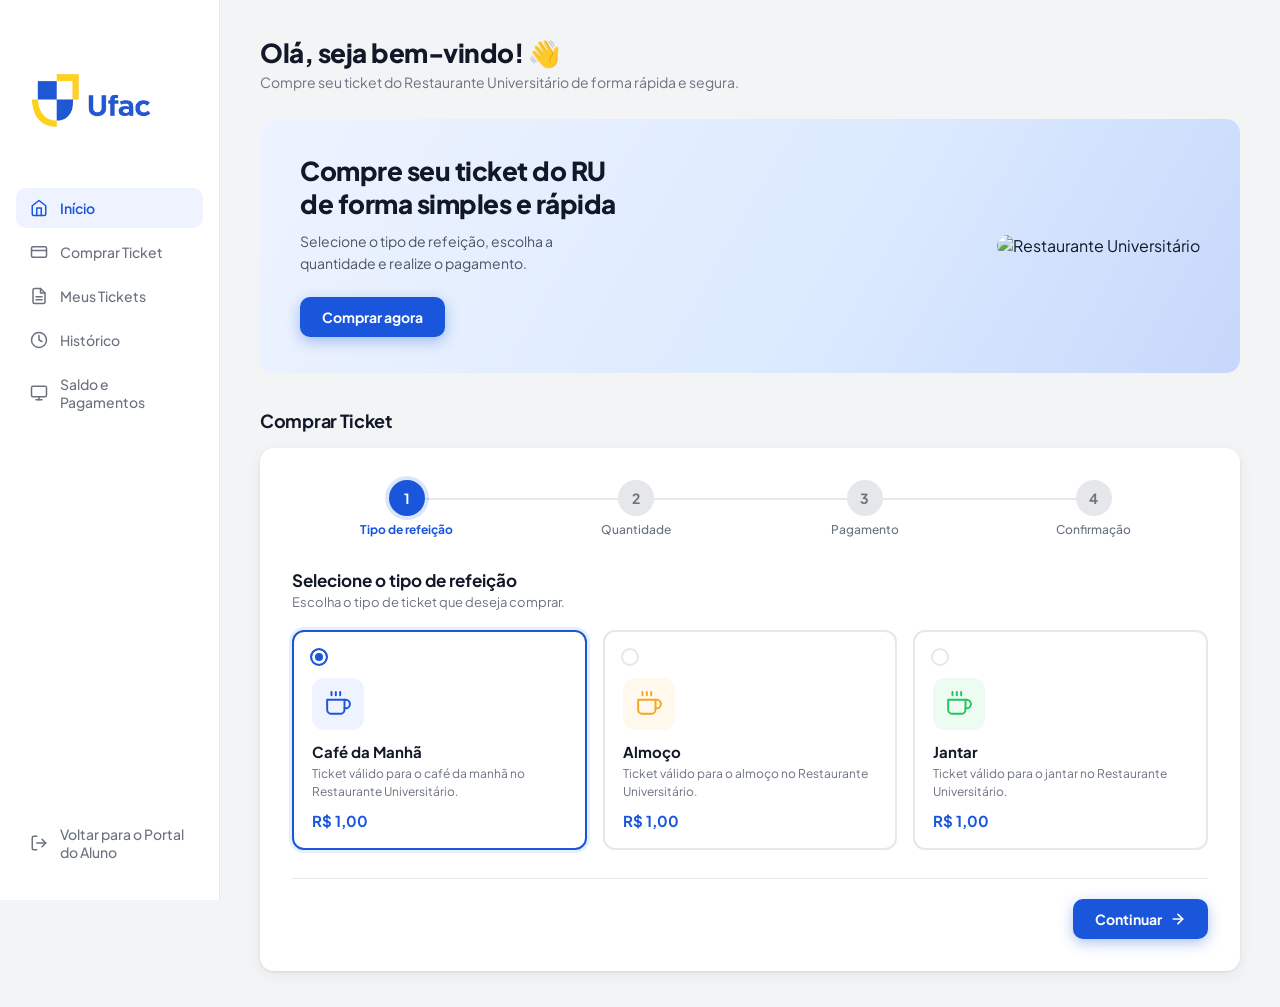
==== eticket/index.html @ e9724f05 "html e css eticket v1" ====
<!DOCTYPE html>
<html lang="pt-BR">
<head>
  <meta charset="UTF-8" />
  <meta name="viewport" content="width=device-width, initial-scale=1.0"/>
  <title>UFAC – Restaurante Universitário</title>
  <link href="https://fonts.googleapis.com/css2?family=Plus+Jakarta+Sans:wght@400;500;600;700;800&display=swap" rel="stylesheet"/>
  <link rel="stylesheet" href="style.css"/>
</head>
<body>

  <!-- SIDEBAR -->
  <aside class="sidebar">
    <div class="logo">
      <div class="logo-icon">
         <img src="imagens/logo-ufacv2.png" alt="Logo da Ufac" />
      </div>
    </div>

    <nav>
      <a class="nav-item active" href="#">
        <svg viewBox="0 0 24 24" fill="none" stroke="currentColor" stroke-width="2" stroke-linecap="round" stroke-linejoin="round">
          <path d="M3 9l9-7 9 7v11a2 2 0 01-2 2H5a2 2 0 01-2-2z"/>
          <polyline points="9 22 9 12 15 12 15 22"/>
        </svg>
        Início
      </a>
      <a class="nav-item" href="#">
        <svg viewBox="0 0 24 24" fill="none" stroke="currentColor" stroke-width="2" stroke-linecap="round" stroke-linejoin="round">
          <rect x="2" y="5" width="20" height="14" rx="2"/>
          <line x1="2" y1="10" x2="22" y2="10"/>
        </svg>
        Comprar Ticket
      </a>
      <a class="nav-item" href="#">
        <svg viewBox="0 0 24 24" fill="none" stroke="currentColor" stroke-width="2" stroke-linecap="round" stroke-linejoin="round">
          <path d="M14 2H6a2 2 0 00-2 2v16a2 2 0 002 2h12a2 2 0 002-2V8z"/>
          <polyline points="14 2 14 8 20 8"/>
          <line x1="16" y1="13" x2="8" y2="13"/>
          <line x1="16" y1="17" x2="8" y2="17"/>
        </svg>
        Meus Tickets
      </a>
      <a class="nav-item" href="#">
        <svg viewBox="0 0 24 24" fill="none" stroke="currentColor" stroke-width="2" stroke-linecap="round" stroke-linejoin="round">
          <circle cx="12" cy="12" r="10"/>
          <polyline points="12 6 12 12 16 14"/>
        </svg>
        Histórico
      </a>
      <a class="nav-item" href="#">
        <svg viewBox="0 0 24 24" fill="none" stroke="currentColor" stroke-width="2" stroke-linecap="round" stroke-linejoin="round">
          <rect x="2" y="3" width="20" height="14" rx="2"/>
          <line x1="8" y1="21" x2="16" y2="21"/>
          <line x1="12" y1="17" x2="12" y2="21"/>
        </svg>
        Saldo e Pagamentos
      </a>
      <div class="nav-bottom">
        <a class="nav-item" href="#">
          <svg viewBox="0 0 24 24" fill="none" stroke="currentColor" stroke-width="2" stroke-linecap="round" stroke-linejoin="round">
            <path d="M9 21H5a2 2 0 01-2-2V5a2 2 0 012-2h4"/>
            <polyline points="16 17 21 12 16 7"/>
            <line x1="21" y1="12" x2="9" y2="12"/>
          </svg>
          Voltar para o Portal do Aluno
        </a>
      </div>
    </nav>
  </aside>

  <!-- MAIN -->
  <main class="main">

    <!-- Topbar -->
    <div class="topbar">
      <div class="topbar-left">
        <h1>Olá, seja bem-vindo! 👋</h1>
        <p>Compre seu ticket do Restaurante Universitário de forma rápida e segura.</p>
      </div>
      <div class="topbar-right">
        </div>
    </div>

    <!-- Hero Banner (imagem vai aqui) -->
    <div class="hero">
      <div class="hero-text">
        <h2>Compre seu ticket do RU de forma simples e rápida</h2>
        <p>Selecione o tipo de refeição, escolha a quantidade e realize o pagamento.</p>
        <button class="btn-primary">Comprar agora</button>
      </div>
      <div class="hero-image">
        <!-- Substitua pelo caminho da sua imagem -->
        <img src="hero-image.png" alt="Restaurante Universitário" />
      </div>
    </div>

    <!-- Ticket Purchase Card -->
    <p class="section-title">Comprar Ticket</p>

    <div class="card">

      <!-- Stepper -->
      <div class="stepper">
        <div class="step active">
          <div class="step-circle">1</div>
          <div class="step-label">Tipo de refeição</div>
        </div>
        <div class="step">
          <div class="step-circle">2</div>
          <div class="step-label">Quantidade</div>
        </div>
        <div class="step">
          <div class="step-circle">3</div>
          <div class="step-label">Pagamento</div>
        </div>
        <div class="step">
          <div class="step-circle">4</div>
          <div class="step-label">Confirmação</div>
        </div>
      </div>

      <!-- Meal Selection -->
      <div class="selection-header">
        <h3>Selecione o tipo de refeição</h3>
        <p>Escolha o tipo de ticket que deseja comprar.</p>
      </div>

      <div class="meal-grid">

        <div class="meal-card selected" onclick="selectMeal(this)">
          <div class="meal-radio"></div>
          <div class="meal-icon blue">
            <svg viewBox="0 0 24 24" fill="none" stroke="#1A56DB" stroke-width="1.8" stroke-linecap="round" stroke-linejoin="round">
              <path d="M18 8h1a4 4 0 010 8h-1"/>
              <path d="M2 8h16v9a4 4 0 01-4 4H6a4 4 0 01-4-4V8z"/>
              <line x1="6" y1="1" x2="6" y2="4"/>
              <line x1="10" y1="1" x2="10" y2="4"/>
              <line x1="14" y1="1" x2="14" y2="4"/>
            </svg>
          </div>
          <p class="refeicao">Café da Manhã</p>
          <p class="ticket-desc">Ticket válido para o café da manhã no Restaurante Universitário.</p>
          <p class="preco-ticket">R$ 1,00</p>
        </div>

        <div class="meal-card" onclick="selectMeal(this)">
          <div class="meal-radio"></div>
          <div class="meal-icon yellow">
            <svg viewBox="0 0 24 24" fill="none" stroke="#F5A623" stroke-width="1.8" stroke-linecap="round" stroke-linejoin="round">
              <path d="M18 8h1a4 4 0 010 8h-1"/>
              <path d="M2 8h16v9a4 4 0 01-4 4H6a4 4 0 01-4-4V8z"/>
              <line x1="6" y1="1" x2="6" y2="4"/>
              <line x1="10" y1="1" x2="10" y2="4"/>
              <line x1="14" y1="1" x2="14" y2="4"/>
            </svg>
          </div>
          <p class="refeicao">Almoço</p>
          <p class="ticket-desc">Ticket válido para o almoço no Restaurante Universitário.</p>
          <p class="preco-ticket">R$ 1,00</p>
        </div>

        <div class="meal-card" onclick="selectMeal(this)">
          <div class="meal-radio"></div>
          <div class="meal-icon green">
            <svg viewBox="0 0 24 24" fill="none" stroke="#22C55E" stroke-width="1.8" stroke-linecap="round" stroke-linejoin="round">
              <path d="M18 8h1a4 4 0 010 8h-1"/>
              <path d="M2 8h16v9a4 4 0 01-4 4H6a4 4 0 01-4-4V8z"/>
              <line x1="6" y1="1" x2="6" y2="4"/>
              <line x1="10" y1="1" x2="10" y2="4"/>
              <line x1="14" y1="1" x2="14" y2="4"/>
            </svg>
          </div>
          <p class="refeicao">Jantar</p>
          <p class="ticket-desc">Ticket válido para o jantar no Restaurante Universitário.</p>
          <p class="preco-ticket">R$ 1,00</p>
        </div>

      </div>

      <!-- Footer -->
      <div class="card-footer">
        <button class="btn-primary">
          Continuar
          <svg width="16" height="16" viewBox="0 0 24 24" fill="none" stroke="currentColor" stroke-width="2.5" stroke-linecap="round" stroke-linejoin="round">
            <line x1="5" y1="12" x2="19" y2="12"/>
            <polyline points="12 5 19 12 12 19"/>
          </svg>
        </button>
      </div>

    </div>
  </main>

  <script>
    function selectMeal(card) {
      document.querySelectorAll('.meal-card').forEach(c => c.classList.remove('selected'));
      card.classList.add('selected');
    }
  </script>

</body>
</html>
---- eticket/style.css ----
/* ── RESET & BASE ── */
*, *::before, *::after {
  box-sizing: border-box;
  margin: 0;
  padding: 0;
}

:root {
  --blue:       #1A56DB;
  --blue-light: #EEF3FF;
  --text:       #111827;
  --muted:      #6B7280;
  --border:     #E5E7EB;
  --white:      #FFFFFF;
  --bg:         #F3F4F6;
  --radius:     14px;
  --shadow:     0 1px 3px rgba(0,0,0,.08), 0 4px 16px rgba(0,0,0,.06);
}

body {
  font-family: 'Plus Jakarta Sans', sans-serif;
  background: var(--bg);
  color: var(--text);
  display: flex;
  min-height: 100vh;
}

/* ── SIDEBAR ── */
.sidebar {
  width: 220px;
  min-height: 100vh;
  background: var(--white);
  border-right: 1px solid var(--border);
  display: flex;
  flex-direction: column;
  padding: 28px 16px;
  position: fixed;
  top: 0; left: 0; bottom: 0;
}

.logo {
  display: flex;
  align-items: center;
  gap: 10px;
  padding: 0 8px;
  margin-bottom: 10px;
}

.logo-icon {
  width: 150px; height: 150px;
  display: flex; align-items: center; justify-content: center;
}

.logo-icon svg { width: 20px; height: 20px; fill: white; }

.logo-icon img { width: 100%; height: 100%; object-fit: cover; }

.logo-text {
  font-size: 20px;
  font-weight: 800;
  letter-spacing: -.5px;
}

nav {
  flex: 1;
  display: flex;
  flex-direction: column;
  gap: 4px;
}

.nav-item {
  display: flex;
  align-items: center;
  gap: 12px;
  padding: 11px 14px;
  border-radius: 10px;
  font-size: 14px;
  font-weight: 500;
  color: var(--muted);
  cursor: pointer;
  text-decoration: none;
  transition: background .15s, color .15s;
}

.nav-item svg { width: 18px; height: 18px; flex-shrink: 0; }

.nav-item:hover { background: var(--bg); color: var(--text); }

.nav-item.active {
  background: var(--blue-light);
  color: var(--blue);
  font-weight: 600;
}

.nav-bottom { margin-top: auto; }

/* ── MAIN ── */
.main {
  margin-left: 220px;
  flex: 1;
  padding: 36px 40px;
}

/* ── TOPBAR ── */
.topbar {
  display: flex;
  align-items: flex-start;
  justify-content: space-between;
  margin-bottom: 28px;
}

.topbar-left h1 { font-size: 26px; font-weight: 800; letter-spacing: -.5px; }
.topbar-left p  { color: var(--muted); font-size: 14px; margin-top: 4px; }

.topbar-right { display: flex; gap: 14px; align-items: center; }

.icon-btn {
  width: 40px; height: 40px;
  border-radius: 50%;
  background: var(--white);
  border: 1px solid var(--border);
  display: flex; align-items: center; justify-content: center;
  cursor: pointer;
  position: relative;
  transition: box-shadow .15s;
}

.icon-btn:hover { box-shadow: 0 2px 8px rgba(0,0,0,.1); }

.badge {
  position: absolute;
  top: -3px; right: -3px;
  background: #EF4444;
  color: white;
  font-size: 10px;
  font-weight: 700;
  border-radius: 99px;
  padding: 1px 5px;
  border: 2px solid white;
}

/* ── HERO ── */
.hero {
  background: linear-gradient(120deg, #EEF3FF 0%, #DBEAFE 60%, #C7D7FB 100%);
  border-radius: var(--radius);
  padding: 36px 40px;
  margin-bottom: 36px;
  display: flex;
  align-items: center;
  justify-content: space-between;
  overflow: hidden;
  min-height: 190px;
}

.hero-text h2 {
  font-size: 26px;
  font-weight: 800;
  line-height: 1.25;
  letter-spacing: -.5px;
  max-width: 320px;
}

.hero-text p {
  color: #4B5563;
  font-size: 14px;
  margin: 10px 0 22px;
  max-width: 280px;
  line-height: 1.6;
}

.hero-image img {
  max-height: 160px;
  object-fit: contain;
  border-radius: 10px;
}

/* ── BUTTON ── */
.btn-primary {
  display: inline-flex;
  align-items: center;
  gap: 8px;
  background: var(--blue);
  color: white;
  font-family: inherit;
  font-size: 14px;
  font-weight: 700;
  padding: 11px 22px;
  border-radius: 10px;
  border: none;
  cursor: pointer;
  box-shadow: 0 4px 14px rgba(26,86,219,.35);
  transition: background .15s, transform .1s, box-shadow .15s;
}

.btn-primary:hover {
  background: #3B6FE8;
  transform: translateY(-1px);
  box-shadow: 0 6px 18px rgba(26,86,219,.4);
}

/* ── SECTION ── */
.section-title {
  font-size: 18px;
  font-weight: 700;
  margin-bottom: 16px;
  letter-spacing: -.3px;
}

/* ── CARD ── */
.card {
  background: var(--white);
  border-radius: var(--radius);
  box-shadow: var(--shadow);
  padding: 32px;
}

/* ── STEPPER ── */
.stepper {
  display: flex;
  align-items: center;
  margin-bottom: 32px;
}

.step {
  display: flex;
  flex-direction: column;
  align-items: center;
  gap: 6px;
  flex: 1;
  position: relative;
}

.step:not(:last-child)::after {
  content: '';
  position: absolute;
  top: 18px;
  left: calc(50% + 18px);
  right: calc(-50% + 18px);
  height: 2px;
  background: var(--border);
}

.step-circle {
  width: 36px; height: 36px;
  border-radius: 50%;
  background: var(--border);
  color: var(--muted);
  font-size: 14px;
  font-weight: 700;
  display: flex; align-items: center; justify-content: center;
  position: relative;
  z-index: 1;
}

.step.active .step-circle {
  background: var(--blue);
  color: white;
  box-shadow: 0 0 0 4px rgba(26,86,219,.15);
}

.step-label { font-size: 12px; font-weight: 500; color: var(--muted); white-space: nowrap; }
.step.active .step-label { color: var(--blue); font-weight: 700; }

/* ── SELECTION HEADER ── */
.selection-header { margin-bottom: 20px; }
.selection-header h3 { font-size: 17px; font-weight: 700; }
.selection-header p  { font-size: 13px; color: var(--muted); margin-top: 3px; }

/* ── MEAL GRID ── */
.meal-grid {
  display: grid;
  grid-template-columns: repeat(3, 1fr);
  gap: 16px;
  margin-bottom: 28px;
}

.meal-card {
  border: 2px solid var(--border);
  border-radius: 12px;
  padding: 18px;
  cursor: pointer;
  position: relative;
  transition: border-color .15s, box-shadow .15s, transform .1s;
}

.meal-card:hover {
  border-color: #93C5FD;
  box-shadow: 0 4px 14px rgba(26,86,219,.1);
  transform: translateY(-1px);
}

.meal-card.selected {
  border-color: var(--blue);
  box-shadow: 0 0 0 3px rgba(26,86,219,.1);
}

.meal-radio {
  width: 18px; height: 18px;
  border-radius: 50%;
  border: 2px solid var(--border);
  position: absolute;
  top: 16px; left: 16px;
}

.meal-card.selected .meal-radio {
  border-color: var(--blue);
  background: var(--blue);
  box-shadow: inset 0 0 0 3px white;
}

.meal-icon {
  width: 52px; height: 52px;
  border-radius: 12px;
  display: flex; align-items: center; justify-content: center;
  margin: 28px 0 12px;
}

.meal-icon svg { width: 26px; height: 26px; }

.meal-icon.blue   { background: #EEF3FF; }
.meal-icon.yellow { background: #FFF8EC; }
.meal-icon.green  { background: #EDFBF3; }

.refeicao  { font-size: 15px; font-weight: 700; margin-bottom: 4px; }
.ticket-desc  { font-size: 12px; color: var(--muted); line-height: 1.5; margin-bottom: 10px; }
.preco-ticket { font-size: 15px; font-weight: 700; color: var(--blue); }

/* ── CARD FOOTER ── */
.card-footer {
  display: flex;
  justify-content: flex-end;
  border-top: 1px solid var(--border);
  padding-top: 20px;
}
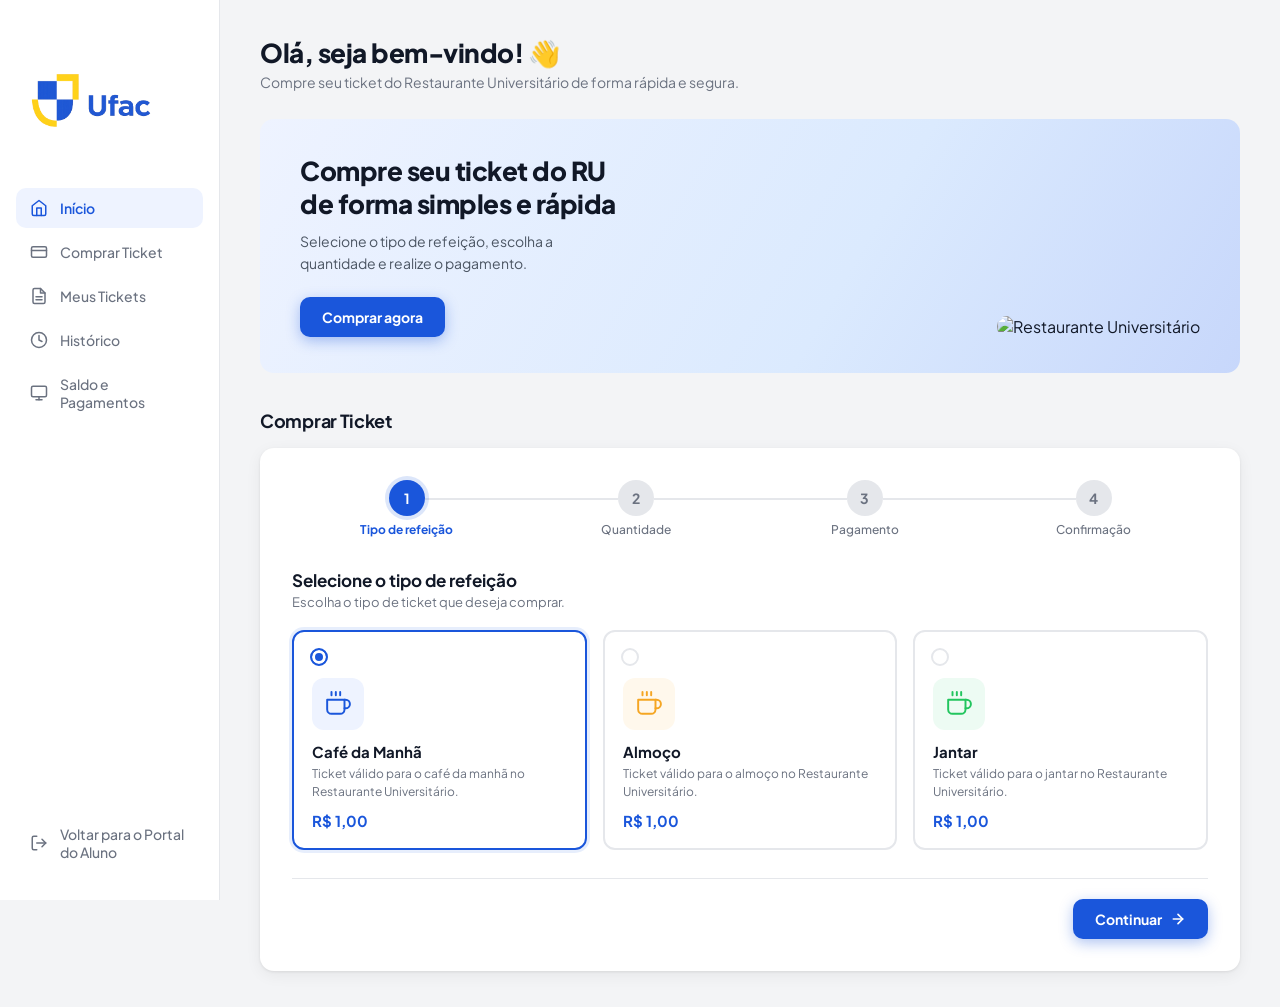
==== commit 48b66faf: "deus tenha piedade dessa alma por favor to indo pra ufac" ====
--- a/eticket/index.html
+++ b/eticket/index.html
@@ -91,7 +91,7 @@
       </div>
       <div class="hero-image">
         <!-- Substitua pelo caminho da sua imagem -->
-        <img src="hero-image.png" alt="Restaurante Universitário" />
+        <img src="ru.png" alt="Restaurante Universitário"/>
       </div>
     </div>
 
--- a/eticket/style.css
+++ b/eticket/style.css
@@ -146,7 +146,7 @@
   padding: 36px 40px;
   margin-bottom: 36px;
   display: flex;
-  align-items: center;
+  align-items: flex-end;
   justify-content: space-between;
   overflow: hidden;
   min-height: 190px;
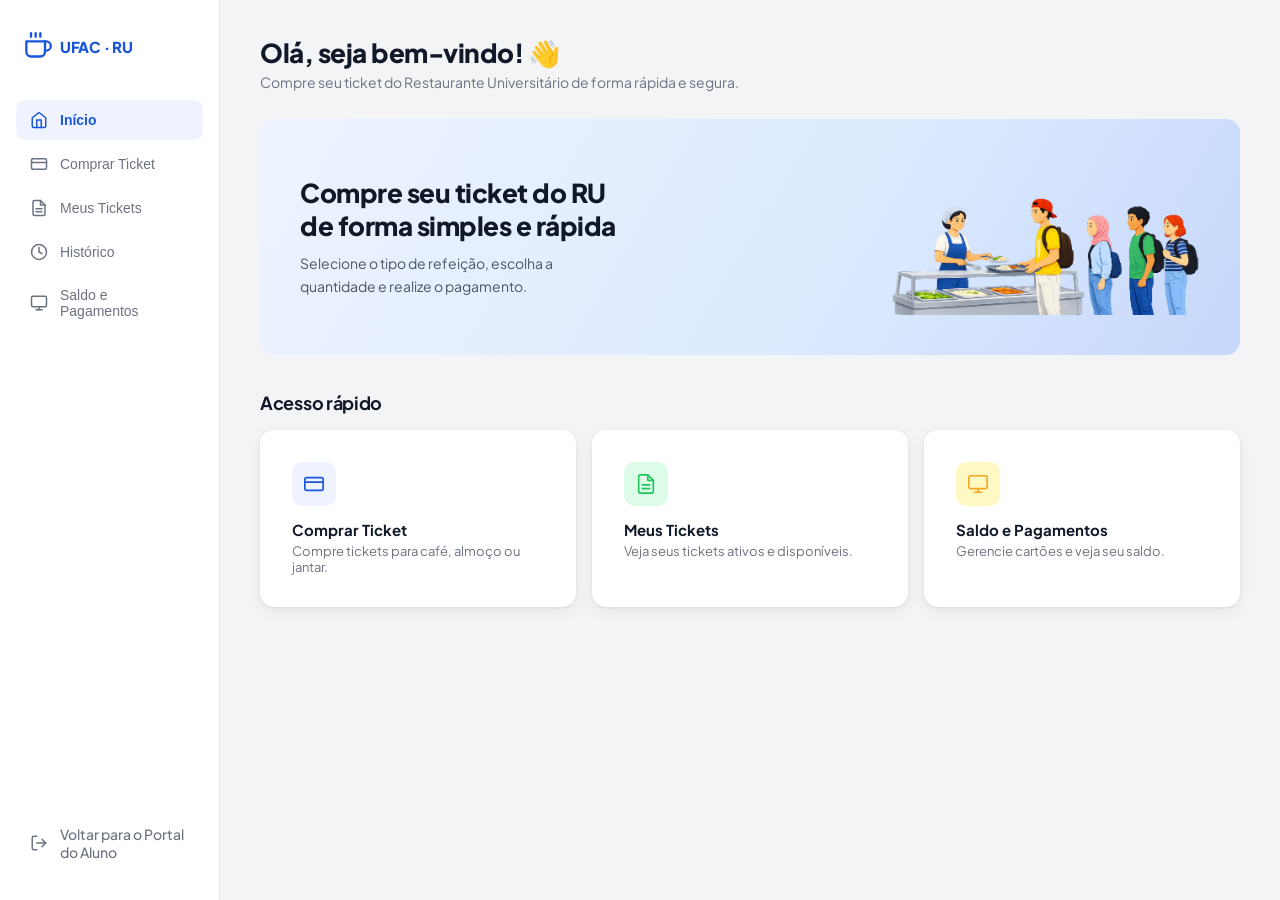
==== commit d722ad6c: "eticket finalizado" ====
--- a/eticket/index.html
+++ b/eticket/index.html
@@ -5,7 +5,1317 @@
   <meta name="viewport" content="width=device-width, initial-scale=1.0"/>
   <title>UFAC – Restaurante Universitário</title>
   <link href="https://fonts.googleapis.com/css2?family=Plus+Jakarta+Sans:wght@400;500;600;700;800&display=swap" rel="stylesheet"/>
-  <link rel="stylesheet" href="style.css"/>
+  <style>
+/* ── RESET & BASE ── */
+*, *::before, *::after { box-sizing: border-box; margin: 0; padding: 0; }
+
+:root {
+  --blue:       #1A56DB;
+  --blue-light: #EEF3FF;
+  --text:       #111827;
+  --muted:      #6B7280;
+  --border:     #E5E7EB;
+  --white:      #FFFFFF;
+  --bg:         #F3F4F6;
+  --radius:     14px;
+  --shadow:     0 1px 3px rgba(0,0,0,.08), 0 4px 16px rgba(0,0,0,.06);
+  --green:      #22C55E;
+  --green-light:#DCFCE7;
+  --red:        #EF4444;
+  --red-light:  #FEE2E2;
+  --yellow:     #F5A623;
+  --yellow-light:#FEF9C3;
+}
+
+body {
+  font-family: 'Plus Jakarta Sans', sans-serif;
+  background: var(--bg);
+  color: var(--text);
+  display: flex;
+  min-height: 100vh;
+}
+
+/* ══════════════════════════════
+   SIDEBAR
+══════════════════════════════ */
+.sidebar {
+  width: 220px;
+  min-height: 100vh;
+  background: var(--white);
+  border-right: 1px solid var(--border);
+  display: flex;
+  flex-direction: column;
+  padding: 28px 16px;
+  position: fixed;
+  top: 0; left: 0; bottom: 0;
+}
+
+.logo {
+  padding: 0 8px;
+  margin-bottom: 36px;
+}
+
+.logo-icon img {
+  height: 36px;
+  object-fit: contain;
+}
+
+.logo-fallback {
+  height: 36px;
+  display: flex;
+  align-items: center;
+  gap: 8px;
+  font-weight: 800;
+  font-size: 15px;
+  color: var(--blue);
+  letter-spacing: -.3px;
+}
+
+nav {
+  flex: 1;
+  display: flex;
+  flex-direction: column;
+  gap: 4px;
+}
+
+.nav-item {
+  display: flex;
+  align-items: center;
+  gap: 12px;
+  padding: 11px 14px;
+  border-radius: 10px;
+  font-size: 14px;
+  font-weight: 500;
+  color: var(--muted);
+  text-decoration: none;
+  cursor: pointer;
+  transition: background .15s, color .15s;
+  border: none;
+  background: none;
+  width: 100%;
+  text-align: left;
+}
+
+.nav-item svg { width: 18px; height: 18px; flex-shrink: 0; }
+.nav-item:hover { background: var(--bg); color: var(--text); }
+.nav-item.active {
+  background: var(--blue-light);
+  color: var(--blue);
+  font-weight: 600;
+}
+
+.nav-bottom { margin-top: auto; }
+
+/* ══════════════════════════════
+   MAIN
+══════════════════════════════ */
+.main {
+  margin-left: 220px;
+  flex: 1;
+  padding: 36px 40px;
+}
+
+/* ══════════════════════════════
+   PAGE VISIBILITY
+══════════════════════════════ */
+.page { display: none; }
+.page.active { display: block; }
+
+/* ══════════════════════════════
+   TOPBAR
+══════════════════════════════ */
+.topbar {
+  display: flex;
+  align-items: flex-start;
+  justify-content: space-between;
+  margin-bottom: 28px;
+}
+
+.topbar-left h1 { font-size: 26px; font-weight: 800; letter-spacing: -.5px; }
+.topbar-left p  { color: var(--muted); font-size: 14px; margin-top: 4px; }
+
+/* ══════════════════════════════
+   HERO
+══════════════════════════════ */
+.hero {
+  background: linear-gradient(120deg, #EEF3FF 0%, #DBEAFE 60%, #C7D7FB 100%);
+  border-radius: var(--radius);
+  padding: 36px 40px;
+  margin-bottom: 36px;
+  display: flex;
+  align-items: center;
+  justify-content: space-between;
+  overflow: hidden;
+  min-height: 190px;
+}
+
+.hero-text h2 {
+  font-size: 26px;
+  font-weight: 800;
+  line-height: 1.25;
+  letter-spacing: -.5px;
+  max-width: 320px;
+}
+
+.hero-text p {
+  color: #4B5563;
+  font-size: 14px;
+  margin-top: 10px;
+  max-width: 280px;
+  line-height: 1.6;
+}
+
+.hero-image img {
+  max-height: 160px;
+  object-fit: contain;
+  border-radius: 10px;
+}
+
+/* ══════════════════════════════
+   BUTTONS
+══════════════════════════════ */
+.btn-primary {
+  display: inline-flex;
+  align-items: center;
+  gap: 8px;
+  background: var(--blue);
+  color: white;
+  font-family: inherit;
+  font-size: 14px;
+  font-weight: 700;
+  padding: 11px 24px;
+  border-radius: 10px;
+  border: none;
+  cursor: pointer;
+  box-shadow: 0 4px 14px rgba(26,86,219,.3);
+  transition: background .15s, transform .1s, box-shadow .15s;
+}
+
+.btn-primary:hover {
+  background: #3B6FE8;
+  transform: translateY(-1px);
+  box-shadow: 0 6px 18px rgba(26,86,219,.4);
+}
+
+.btn-secondary {
+  display: inline-flex;
+  align-items: center;
+  gap: 8px;
+  background: var(--white);
+  color: var(--text);
+  font-family: inherit;
+  font-size: 14px;
+  font-weight: 600;
+  padding: 11px 24px;
+  border-radius: 10px;
+  border: 1.5px solid var(--border);
+  cursor: pointer;
+  transition: background .15s, border-color .15s;
+}
+
+.btn-secondary:hover { background: var(--bg); border-color: #D1D5DB; }
+
+.btn-change {
+  background: var(--blue-light);
+  color: var(--blue);
+  font-family: inherit;
+  font-size: 13px;
+  font-weight: 600;
+  padding: 7px 16px;
+  border-radius: 8px;
+  border: none;
+  cursor: pointer;
+  margin-left: auto;
+  transition: background .15s;
+  white-space: nowrap;
+}
+
+.btn-change:hover { background: #dde8fd; }
+
+.btn-danger {
+  display: inline-flex;
+  align-items: center;
+  gap: 6px;
+  background: var(--red-light);
+  color: var(--red);
+  font-family: inherit;
+  font-size: 13px;
+  font-weight: 600;
+  padding: 7px 14px;
+  border-radius: 8px;
+  border: none;
+  cursor: pointer;
+  transition: background .15s;
+}
+.btn-danger:hover { background: #fecaca; }
+
+/* ══════════════════════════════
+   SECTION & CARD
+══════════════════════════════ */
+.section-title {
+  font-size: 18px;
+  font-weight: 700;
+  margin-bottom: 16px;
+  letter-spacing: -.3px;
+}
+
+.card {
+  background: var(--white);
+  border-radius: var(--radius);
+  box-shadow: var(--shadow);
+  padding: 32px;
+}
+
+/* ══════════════════════════════
+   STEPPER
+══════════════════════════════ */
+.stepper {
+  display: flex;
+  align-items: center;
+  margin-bottom: 32px;
+}
+
+.step {
+  display: flex;
+  flex-direction: column;
+  align-items: center;
+  gap: 6px;
+  flex: 1;
+  position: relative;
+}
+
+.step:not(:last-child)::after {
+  content: '';
+  position: absolute;
+  top: 18px;
+  left: calc(50% + 18px);
+  right: calc(-50% + 18px);
+  height: 2px;
+  background: var(--border);
+  transition: background .3s;
+}
+
+.step.done:not(:last-child)::after { background: var(--blue); }
+
+.step-circle {
+  width: 36px; height: 36px;
+  border-radius: 50%;
+  background: var(--border);
+  color: var(--muted);
+  font-size: 14px;
+  font-weight: 700;
+  display: flex; align-items: center; justify-content: center;
+  position: relative;
+  z-index: 1;
+  transition: background .2s, color .2s, box-shadow .2s;
+}
+
+.step.active .step-circle {
+  background: var(--blue);
+  color: white;
+  box-shadow: 0 0 0 4px rgba(26,86,219,.15);
+}
+
+.step.done .step-circle {
+  background: var(--blue);
+  color: white;
+}
+
+.step.done .step-circle::after {
+  content: '✓';
+  position: absolute;
+  font-size: 14px;
+}
+
+.step.done .step-circle .num { display: none; }
+
+.step-label {
+  font-size: 12px;
+  font-weight: 600;
+  color: var(--muted);
+  white-space: nowrap;
+}
+
+.step.active .step-label { color: var(--blue); }
+.step.done .step-label { color: var(--text); }
+
+/* ══════════════════════════════
+   TABS (buy ticket)
+══════════════════════════════ */
+.tab { }
+.tab.hidden { display: none; }
+
+.selection-header { margin-bottom: 24px; }
+.selection-header h3 { font-size: 17px; font-weight: 700; margin-bottom: 6px; }
+.selection-header p { font-size: 14px; color: var(--muted); }
+
+/* ── Meal grid ── */
+.meal-grid {
+  display: grid;
+  grid-template-columns: repeat(3, 1fr);
+  gap: 16px;
+  margin-bottom: 32px;
+}
+
+.meal-card {
+  border: 2px solid var(--border);
+  border-radius: 12px;
+  padding: 24px 20px;
+  cursor: pointer;
+  transition: border-color .15s, box-shadow .15s, background .15s;
+  position: relative;
+}
+
+.meal-card:hover { border-color: #93B4F8; background: #FAFBFF; }
+
+.meal-card.selected {
+  border-color: var(--blue);
+  background: var(--blue-light);
+}
+
+.meal-radio {
+  width: 18px; height: 18px;
+  border-radius: 50%;
+  border: 2px solid var(--border);
+  position: absolute;
+  top: 16px; right: 16px;
+  transition: border-color .15s;
+}
+
+.meal-card.selected .meal-radio {
+  border-color: var(--blue);
+  border-width: 5px;
+}
+
+.meal-icon {
+  width: 44px; height: 44px;
+  border-radius: 10px;
+  display: flex; align-items: center; justify-content: center;
+  margin-bottom: 14px;
+}
+
+.meal-icon svg { width: 22px; height: 22px; }
+.meal-icon.blue   { background: #DBEAFE; }
+.meal-icon.yellow { background: #FEF3C7; }
+.meal-icon.green  { background: #DCFCE7; }
+
+.refeicao  { font-size: 15px; font-weight: 700; margin-bottom: 6px; }
+.ticket-desc { font-size: 13px; color: var(--muted); line-height: 1.5; margin-bottom: 12px; }
+.preco-ticket { font-size: 16px; font-weight: 800; color: var(--blue); }
+
+/* ── Quantity ── */
+.selected-summary {
+  display: flex;
+  align-items: center;
+  gap: 16px;
+  background: var(--bg);
+  border-radius: 12px;
+  padding: 16px 20px;
+  margin-bottom: 28px;
+}
+
+.summary-icon {
+  width: 44px; height: 44px;
+  border-radius: 10px;
+  background: var(--blue-light);
+  display: flex; align-items: center; justify-content: center;
+  flex-shrink: 0;
+}
+
+.summary-icon svg { width: 22px; height: 22px; }
+
+.summary-info, .summary-price-block { flex: 1; }
+
+.summary-label { font-size: 12px; color: var(--muted); font-weight: 500; margin-bottom: 2px; }
+.summary-value { font-size: 15px; font-weight: 700; }
+.summary-unit-price { font-size: 15px; font-weight: 700; color: var(--blue); }
+
+.qty-section { margin-bottom: 28px; }
+.qty-label { font-size: 15px; font-weight: 700; margin-bottom: 4px; }
+.qty-hint { font-size: 13px; color: var(--muted); margin-bottom: 16px; }
+
+.qty-options { display: flex; gap: 12px; flex-wrap: wrap; }
+
+.qty-card {
+  border: 2px solid var(--border);
+  border-radius: 12px;
+  padding: 18px 28px;
+  cursor: pointer;
+  display: flex;
+  flex-direction: column;
+  align-items: center;
+  gap: 4px;
+  transition: border-color .15s, background .15s;
+}
+
+.qty-card:hover { border-color: #93B4F8; }
+
+.qty-card.selected-qty {
+  border-color: var(--blue);
+  background: var(--blue-light);
+}
+
+.qty-number { font-size: 22px; font-weight: 800; }
+.qty-sub { font-size: 12px; color: var(--muted); font-weight: 500; }
+.qty-card.selected-qty .qty-number { color: var(--blue); }
+
+.total-box {
+  background: var(--bg);
+  border-radius: 12px;
+  padding: 20px 24px;
+  margin-bottom: 28px;
+}
+
+.total-row { display: flex; justify-content: space-between; align-items: center; }
+.total-label { font-size: 14px; color: var(--muted); }
+.total-value { font-size: 14px; font-weight: 600; }
+.total-divider { height: 1px; background: var(--border); margin: 14px 0; }
+.total-final-label { font-size: 15px; font-weight: 700; }
+.total-final { font-size: 20px; font-weight: 800; color: var(--blue); }
+
+.card-footer { display: flex; justify-content: flex-end; padding-top: 8px; }
+.card-footer.two-buttons { justify-content: space-between; }
+
+/* ── Payment ── */
+.payment-options { display: flex; flex-direction: column; gap: 12px; margin-bottom: 24px; }
+
+.payment-option {
+  display: flex;
+  align-items: center;
+  gap: 16px;
+  border: 2px solid var(--border);
+  border-radius: 12px;
+  padding: 16px 20px;
+  cursor: pointer;
+  transition: border-color .15s, background .15s;
+}
+
+.payment-option:hover { border-color: #93B4F8; background: #FAFBFF; }
+
+.payment-option.selected {
+  border-color: var(--blue);
+  background: var(--blue-light);
+}
+
+.payment-radio {
+  width: 18px; height: 18px;
+  border-radius: 50%;
+  border: 2px solid var(--border);
+  transition: border-color .15s;
+  flex-shrink: 0;
+}
+
+.payment-option.selected .payment-radio {
+  border-color: var(--blue);
+  border-width: 5px;
+}
+
+.payment-option-icon {
+  width: 40px; height: 40px;
+  border-radius: 10px;
+  background: var(--blue-light);
+  display: flex; align-items: center; justify-content: center;
+  flex-shrink: 0;
+}
+
+.payment-option-icon svg { width: 20px; height: 20px; }
+.payment-option-icon.pix-icon { background: var(--green-light); }
+
+.payment-option-name { font-size: 14px; font-weight: 700; }
+.payment-option-desc { font-size: 13px; color: var(--muted); margin-top: 2px; }
+
+.payment-hint {
+  display: flex;
+  align-items: center;
+  gap: 8px;
+  font-size: 13px;
+  color: var(--muted);
+  background: var(--bg);
+  border-radius: 10px;
+  padding: 14px 18px;
+  margin-bottom: 24px;
+}
+
+.form-section-title {
+  font-size: 15px;
+  font-weight: 700;
+  margin-bottom: 20px;
+  color: var(--text);
+}
+
+.form-grid {
+  display: grid;
+  grid-template-columns: 1fr 1fr;
+  gap: 16px;
+  margin-bottom: 16px;
+}
+
+.form-group { display: flex; flex-direction: column; gap: 6px; }
+.form-group.full { grid-column: 1 / -1; }
+
+.form-group label { font-size: 13px; font-weight: 600; color: var(--text); }
+
+.form-group input,
+.form-group select {
+  padding: 11px 14px;
+  border: 1.5px solid var(--border);
+  border-radius: 10px;
+  font-family: inherit;
+  font-size: 14px;
+  color: var(--text);
+  background: var(--white);
+  transition: border-color .15s;
+  outline: none;
+}
+
+.form-group input:focus,
+.form-group select:focus { border-color: var(--blue); }
+
+.input-icon-wrap { position: relative; }
+.input-icon-wrap input { padding-right: 42px; width: 100%; }
+.input-icon-wrap svg {
+  position: absolute;
+  right: 14px;
+  top: 50%;
+  transform: translateY(-50%);
+  width: 18px; height: 18px;
+}
+
+/* Save card checkbox */
+.save-card-row {
+  display: flex;
+  align-items: center;
+  gap: 10px;
+  margin-top: 16px;
+  padding: 14px 16px;
+  background: var(--blue-light);
+  border-radius: 10px;
+  border: 1.5px solid #C7D7FB;
+  cursor: pointer;
+}
+
+.save-card-row input[type="checkbox"] {
+  width: 18px; height: 18px;
+  accent-color: var(--blue);
+  cursor: pointer;
+  flex-shrink: 0;
+}
+
+.save-card-row label {
+  font-size: 13px;
+  font-weight: 600;
+  color: var(--blue);
+  cursor: pointer;
+}
+
+.save-card-row span {
+  font-size: 12px;
+  color: #4B5563;
+  font-weight: 400;
+}
+
+/* Saved cards in payment */
+.saved-cards-section {
+  margin-bottom: 20px;
+}
+
+.saved-cards-title {
+  font-size: 13px;
+  font-weight: 600;
+  color: var(--muted);
+  margin-bottom: 10px;
+  text-transform: uppercase;
+  letter-spacing: .5px;
+}
+
+.saved-card-option {
+  display: flex;
+  align-items: center;
+  gap: 14px;
+  border: 2px solid var(--border);
+  border-radius: 12px;
+  padding: 14px 18px;
+  cursor: pointer;
+  margin-bottom: 8px;
+  transition: border-color .15s, background .15s;
+}
+
+.saved-card-option:hover { border-color: #93B4F8; background: #FAFBFF; }
+.saved-card-option.selected { border-color: var(--blue); background: var(--blue-light); }
+
+.saved-card-radio {
+  width: 18px; height: 18px;
+  border-radius: 50%;
+  border: 2px solid var(--border);
+  flex-shrink: 0;
+  transition: border-color .15s;
+}
+.saved-card-option.selected .saved-card-radio { border-color: var(--blue); border-width: 5px; }
+
+.card-brand-badge {
+  background: linear-gradient(135deg, #1A56DB, #3B82F6);
+  color: white;
+  font-size: 10px;
+  font-weight: 800;
+  padding: 4px 8px;
+  border-radius: 5px;
+  letter-spacing: .5px;
+  flex-shrink: 0;
+}
+
+.saved-card-info { flex: 1; }
+.saved-card-number { font-size: 14px; font-weight: 700; }
+.saved-card-expiry { font-size: 12px; color: var(--muted); margin-top: 2px; }
+
+.divider-or {
+  display: flex;
+  align-items: center;
+  gap: 12px;
+  margin: 16px 0;
+  color: var(--muted);
+  font-size: 13px;
+  font-weight: 500;
+}
+.divider-or::before,
+.divider-or::after {
+  content: '';
+  flex: 1;
+  height: 1px;
+  background: var(--border);
+}
+
+/* ── Pix ── */
+.pix-container { display: flex; flex-direction: column; align-items: center; gap: 20px; }
+
+.pix-info {
+  display: flex;
+  align-items: center;
+  gap: 8px;
+  font-size: 13px;
+  color: #374151;
+  background: var(--green-light);
+  border-radius: 10px;
+  padding: 12px 16px;
+  width: 100%;
+}
+
+.qr-wrapper { display: flex; flex-direction: column; align-items: center; gap: 8px; }
+.qr-code {
+  background: white;
+  border: 2px solid var(--border);
+  border-radius: 12px;
+  padding: 16px;
+}
+
+.qr-valor { font-size: 20px; font-weight: 800; color: var(--text); }
+.qr-expiry { font-size: 13px; color: var(--muted); }
+
+.pix-copy-section { width: 100%; }
+.pix-copy-label { font-size: 13px; font-weight: 600; color: var(--muted); margin-bottom: 8px; }
+
+.pix-copy-box {
+  display: flex;
+  align-items: center;
+  gap: 10px;
+  border: 1.5px solid var(--border);
+  border-radius: 10px;
+  padding: 12px 14px;
+  background: var(--bg);
+}
+
+.pix-code {
+  font-size: 12px;
+  color: var(--muted);
+  font-family: monospace;
+  overflow: hidden;
+  text-overflow: ellipsis;
+  white-space: nowrap;
+  flex: 1;
+}
+
+.btn-copy {
+  display: inline-flex;
+  align-items: center;
+  gap: 6px;
+  background: var(--blue);
+  color: white;
+  font-family: inherit;
+  font-size: 13px;
+  font-weight: 600;
+  padding: 8px 14px;
+  border-radius: 8px;
+  border: none;
+  cursor: pointer;
+  white-space: nowrap;
+  flex-shrink: 0;
+}
+
+/* ══════════════════════════════
+   PLACEHOLDER (step 4)
+══════════════════════════════ */
+.placeholder-tab {
+  display: flex;
+  flex-direction: column;
+  align-items: center;
+  justify-content: center;
+  padding: 60px 20px;
+  gap: 16px;
+  text-align: center;
+}
+
+.placeholder-icon {
+  width: 72px; height: 72px;
+  border-radius: 50%;
+  display: flex; align-items: center; justify-content: center;
+}
+
+.placeholder-icon.success { background: var(--green-light); }
+.placeholder-icon svg { width: 36px; height: 36px; }
+
+/* ══════════════════════════════
+   MEUS TICKETS PAGE
+══════════════════════════════ */
+.tickets-filter-row {
+  display: flex;
+  gap: 10px;
+  margin-bottom: 24px;
+  flex-wrap: wrap;
+}
+
+.filter-btn {
+  padding: 8px 18px;
+  border-radius: 20px;
+  border: 1.5px solid var(--border);
+  background: var(--white);
+  font-family: inherit;
+  font-size: 13px;
+  font-weight: 600;
+  color: var(--muted);
+  cursor: pointer;
+  transition: all .15s;
+}
+
+.filter-btn:hover { border-color: var(--blue); color: var(--blue); }
+.filter-btn.active { background: var(--blue); border-color: var(--blue); color: white; }
+
+.tickets-grid {
+  display: grid;
+  grid-template-columns: repeat(auto-fill, minmax(280px, 1fr));
+  gap: 16px;
+}
+
+.ticket-item {
+  background: var(--white);
+  border-radius: 14px;
+  border: 2px solid var(--border);
+  overflow: hidden;
+  box-shadow: 0 1px 3px rgba(0,0,0,.05);
+  transition: transform .15s, box-shadow .15s;
+}
+
+.ticket-item:hover { transform: translateY(-2px); box-shadow: 0 4px 16px rgba(0,0,0,.1); }
+
+.ticket-item-header {
+  padding: 16px 18px;
+  display: flex;
+  align-items: center;
+  gap: 14px;
+  border-bottom: 1.5px dashed var(--border);
+}
+
+.ticket-type-icon {
+  width: 42px; height: 42px;
+  border-radius: 10px;
+  display: flex; align-items: center; justify-content: center;
+  flex-shrink: 0;
+}
+
+.ticket-type-icon svg { width: 20px; height: 20px; }
+.ticket-type-icon.blue-icon { background: #DBEAFE; }
+.ticket-type-icon.yellow-icon { background: #FEF3C7; }
+.ticket-type-icon.green-icon { background: #DCFCE7; }
+
+.ticket-item-info { flex: 1; }
+.ticket-item-type { font-size: 14px; font-weight: 700; }
+.ticket-item-date { font-size: 12px; color: var(--muted); margin-top: 2px; }
+
+.ticket-status-badge {
+  font-size: 11px;
+  font-weight: 700;
+  padding: 4px 10px;
+  border-radius: 20px;
+  text-transform: uppercase;
+  letter-spacing: .5px;
+}
+
+.badge-disponivel { background: var(--green-light); color: #15803D; }
+.badge-usado { background: var(--bg); color: var(--muted); }
+.badge-expirado { background: var(--red-light); color: var(--red); }
+
+.ticket-item-body {
+  padding: 14px 18px;
+  display: flex;
+  align-items: center;
+  justify-content: space-between;
+}
+
+.ticket-code { font-size: 12px; font-family: monospace; color: var(--muted); }
+.ticket-price { font-size: 16px; font-weight: 800; color: var(--blue); }
+
+.ticket-qr-btn {
+  display: flex;
+  align-items: center;
+  justify-content: center;
+  gap: 6px;
+  width: 100%;
+  padding: 10px;
+  background: var(--blue-light);
+  color: var(--blue);
+  font-family: inherit;
+  font-size: 13px;
+  font-weight: 600;
+  border: none;
+  border-top: 1.5px solid var(--border);
+  cursor: pointer;
+  transition: background .15s;
+}
+
+.ticket-qr-btn:hover { background: #dde8fd; }
+.ticket-qr-btn.used { background: var(--bg); color: var(--muted); cursor: default; }
+
+/* Empty state */
+.empty-state {
+  text-align: center;
+  padding: 60px 20px;
+  color: var(--muted);
+}
+
+.empty-state-icon {
+  width: 64px; height: 64px;
+  background: var(--bg);
+  border-radius: 50%;
+  display: flex; align-items: center; justify-content: center;
+  margin: 0 auto 16px;
+}
+
+.empty-state-icon svg { width: 28px; height: 28px; }
+.empty-state h3 { font-size: 16px; font-weight: 700; color: var(--text); margin-bottom: 8px; }
+.empty-state p { font-size: 14px; }
+
+/* ══════════════════════════════
+   HISTÓRICO PAGE
+══════════════════════════════ */
+.history-stats {
+  display: grid;
+  grid-template-columns: repeat(3, 1fr);
+  gap: 16px;
+  margin-bottom: 28px;
+}
+
+.stat-card {
+  background: var(--white);
+  border-radius: 14px;
+  padding: 22px 24px;
+  box-shadow: var(--shadow);
+}
+
+.stat-label { font-size: 13px; color: var(--muted); font-weight: 500; margin-bottom: 8px; }
+.stat-value { font-size: 28px; font-weight: 800; letter-spacing: -1px; }
+.stat-value.blue { color: var(--blue); }
+.stat-value.green { color: var(--green); }
+.stat-value.text { color: var(--text); }
+.stat-sub { font-size: 12px; color: var(--muted); margin-top: 4px; }
+
+.history-table-wrap {
+  background: var(--white);
+  border-radius: var(--radius);
+  box-shadow: var(--shadow);
+  overflow: hidden;
+}
+
+.history-table-header {
+  display: flex;
+  align-items: center;
+  justify-content: space-between;
+  padding: 20px 24px;
+  border-bottom: 1px solid var(--border);
+}
+
+.history-table-header h3 { font-size: 16px; font-weight: 700; }
+
+.search-input-wrap {
+  display: flex;
+  align-items: center;
+  gap: 8px;
+  border: 1.5px solid var(--border);
+  border-radius: 10px;
+  padding: 8px 14px;
+  background: var(--white);
+}
+
+.search-input-wrap svg { width: 16px; height: 16px; color: var(--muted); flex-shrink: 0; }
+.search-input-wrap input {
+  border: none;
+  outline: none;
+  font-family: inherit;
+  font-size: 13px;
+  color: var(--text);
+  width: 180px;
+}
+
+table {
+  width: 100%;
+  border-collapse: collapse;
+}
+
+thead tr { border-bottom: 1.5px solid var(--border); }
+thead th {
+  padding: 12px 24px;
+  text-align: left;
+  font-size: 12px;
+  font-weight: 700;
+  color: var(--muted);
+  text-transform: uppercase;
+  letter-spacing: .5px;
+  white-space: nowrap;
+}
+
+tbody tr {
+  border-bottom: 1px solid var(--border);
+  transition: background .12s;
+}
+tbody tr:last-child { border-bottom: none; }
+tbody tr:hover { background: var(--bg); }
+
+tbody td {
+  padding: 14px 24px;
+  font-size: 14px;
+  vertical-align: middle;
+}
+
+.type-chip {
+  display: inline-flex;
+  align-items: center;
+  gap: 6px;
+  font-size: 13px;
+  font-weight: 600;
+  padding: 5px 12px;
+  border-radius: 20px;
+}
+
+.chip-cafe { background: #DBEAFE; color: #1D4ED8; }
+.chip-almoco { background: #FEF3C7; color: #D97706; }
+.chip-jantar { background: #DCFCE7; color: #15803D; }
+
+.status-dot {
+  display: inline-flex;
+  align-items: center;
+  gap: 6px;
+  font-size: 13px;
+  font-weight: 600;
+}
+
+.dot {
+  width: 7px; height: 7px;
+  border-radius: 50%;
+  flex-shrink: 0;
+}
+
+.dot-green { background: var(--green); }
+.dot-gray  { background: #9CA3AF; }
+.dot-red   { background: var(--red); }
+
+.pagination {
+  display: flex;
+  align-items: center;
+  justify-content: space-between;
+  padding: 16px 24px;
+  border-top: 1px solid var(--border);
+}
+
+.pagination-info { font-size: 13px; color: var(--muted); }
+.pagination-btns { display: flex; gap: 6px; }
+
+.page-btn {
+  width: 32px; height: 32px;
+  border-radius: 8px;
+  border: 1.5px solid var(--border);
+  background: var(--white);
+  font-family: inherit;
+  font-size: 13px;
+  font-weight: 600;
+  color: var(--muted);
+  cursor: pointer;
+  display: flex; align-items: center; justify-content: center;
+  transition: all .15s;
+}
+
+.page-btn:hover { border-color: var(--blue); color: var(--blue); }
+.page-btn.active-page { background: var(--blue); border-color: var(--blue); color: white; }
+.page-btn:disabled { opacity: .4; cursor: default; }
+
+/* ══════════════════════════════
+   SALDO E PAGAMENTOS PAGE
+══════════════════════════════ */
+.balance-hero {
+  background: linear-gradient(135deg, #1A56DB 0%, #3B6FE8 60%, #6366F1 100%);
+  border-radius: var(--radius);
+  padding: 32px 36px;
+  margin-bottom: 28px;
+  color: white;
+  display: flex;
+  align-items: center;
+  justify-content: space-between;
+}
+
+.balance-hero-left h3 { font-size: 14px; font-weight: 500; opacity: .8; margin-bottom: 8px; }
+.balance-hero-left .balance-amount { font-size: 42px; font-weight: 800; letter-spacing: -1.5px; }
+.balance-hero-left .balance-sub { font-size: 13px; opacity: .7; margin-top: 6px; }
+
+.balance-hero-right { display: flex; gap: 12px; flex-shrink: 0; }
+
+.btn-white {
+  display: inline-flex;
+  align-items: center;
+  gap: 8px;
+  background: white;
+  color: var(--blue);
+  font-family: inherit;
+  font-size: 13px;
+  font-weight: 700;
+  padding: 10px 20px;
+  border-radius: 10px;
+  border: none;
+  cursor: pointer;
+  transition: opacity .15s;
+}
+
+.btn-white:hover { opacity: .9; }
+
+.btn-white-outline {
+  display: inline-flex;
+  align-items: center;
+  gap: 8px;
+  background: rgba(255,255,255,.15);
+  color: white;
+  font-family: inherit;
+  font-size: 13px;
+  font-weight: 700;
+  padding: 10px 20px;
+  border-radius: 10px;
+  border: 1.5px solid rgba(255,255,255,.35);
+  cursor: pointer;
+  transition: background .15s;
+}
+
+.btn-white-outline:hover { background: rgba(255,255,255,.25); }
+
+.payments-grid {
+  display: grid;
+  grid-template-columns: 1fr 1fr;
+  gap: 24px;
+}
+
+.payments-section-card {
+  background: var(--white);
+  border-radius: var(--radius);
+  box-shadow: var(--shadow);
+  overflow: hidden;
+}
+
+.payments-section-header {
+  display: flex;
+  align-items: center;
+  justify-content: space-between;
+  padding: 20px 24px;
+  border-bottom: 1px solid var(--border);
+}
+
+.payments-section-header h3 { font-size: 15px; font-weight: 700; }
+
+.btn-add-small {
+  display: inline-flex;
+  align-items: center;
+  gap: 6px;
+  background: var(--blue-light);
+  color: var(--blue);
+  font-family: inherit;
+  font-size: 12px;
+  font-weight: 700;
+  padding: 7px 14px;
+  border-radius: 8px;
+  border: none;
+  cursor: pointer;
+  transition: background .15s;
+}
+
+.btn-add-small:hover { background: #dde8fd; }
+
+.saved-card-list { padding: 16px 24px; display: flex; flex-direction: column; gap: 12px; }
+
+.saved-card-row {
+  display: flex;
+  align-items: center;
+  gap: 14px;
+  padding: 14px 16px;
+  border: 1.5px solid var(--border);
+  border-radius: 12px;
+  transition: border-color .15s;
+}
+
+.saved-card-row:hover { border-color: #93B4F8; }
+
+.card-visual {
+  width: 52px; height: 34px;
+  border-radius: 6px;
+  background: linear-gradient(135deg, #1A56DB, #3B82F6);
+  display: flex; align-items: center; justify-content: center;
+  flex-shrink: 0;
+}
+
+.card-visual svg { width: 24px; height: 16px; }
+
+.saved-card-details { flex: 1; }
+.saved-card-name { font-size: 14px; font-weight: 700; }
+.saved-card-meta { font-size: 12px; color: var(--muted); margin-top: 2px; }
+
+.card-actions { display: flex; gap: 8px; }
+
+.action-icon-btn {
+  width: 32px; height: 32px;
+  border-radius: 8px;
+  border: 1.5px solid var(--border);
+  background: var(--white);
+  display: flex; align-items: center; justify-content: center;
+  cursor: pointer;
+  transition: all .15s;
+}
+
+.action-icon-btn:hover { border-color: var(--red); background: var(--red-light); }
+.action-icon-btn svg { width: 15px; height: 15px; color: var(--muted); }
+.action-icon-btn:hover svg { color: var(--red); }
+
+.default-badge {
+  font-size: 10px;
+  font-weight: 700;
+  background: var(--green-light);
+  color: #15803D;
+  padding: 3px 8px;
+  border-radius: 20px;
+  text-transform: uppercase;
+  letter-spacing: .4px;
+}
+
+/* Add card form */
+.add-card-form {
+  padding: 20px 24px;
+  border-top: 1px solid var(--border);
+  display: none;
+}
+
+.add-card-form.open { display: block; }
+.add-card-form h4 { font-size: 14px; font-weight: 700; margin-bottom: 16px; }
+
+/* Recent transactions */
+.transactions-list { padding: 0; }
+
+.transaction-item {
+  display: flex;
+  align-items: center;
+  gap: 14px;
+  padding: 14px 24px;
+  border-bottom: 1px solid var(--border);
+  transition: background .12s;
+}
+
+.transaction-item:last-child { border-bottom: none; }
+.transaction-item:hover { background: var(--bg); }
+
+.transaction-icon {
+  width: 40px; height: 40px;
+  border-radius: 10px;
+  display: flex; align-items: center; justify-content: center;
+  flex-shrink: 0;
+}
+
+.transaction-icon svg { width: 18px; height: 18px; }
+.tx-buy { background: var(--blue-light); }
+.tx-refund { background: var(--green-light); }
+
+.transaction-info { flex: 1; }
+.transaction-title { font-size: 14px; font-weight: 600; }
+.transaction-date { font-size: 12px; color: var(--muted); margin-top: 2px; }
+
+.transaction-amount { font-size: 15px; font-weight: 800; }
+.amount-neg { color: var(--red); }
+.amount-pos { color: var(--green); }
+
+/* Modal backdrop */
+.modal-backdrop {
+  display: none;
+  position: fixed;
+  inset: 0;
+  background: rgba(0,0,0,.4);
+  z-index: 100;
+  align-items: center;
+  justify-content: center;
+}
+
+.modal-backdrop.open { display: flex; }
+
+.modal {
+  background: var(--white);
+  border-radius: var(--radius);
+  padding: 32px;
+  width: 440px;
+  max-width: 95vw;
+  box-shadow: 0 20px 60px rgba(0,0,0,.2);
+  animation: modalIn .2s ease;
+}
+
+@keyframes modalIn {
+  from { opacity: 0; transform: translateY(12px) scale(.97); }
+  to   { opacity: 1; transform: translateY(0) scale(1); }
+}
+
+.modal-header { display: flex; align-items: center; justify-content: space-between; margin-bottom: 24px; }
+.modal-header h3 { font-size: 18px; font-weight: 800; }
+
+.modal-close {
+  width: 32px; height: 32px;
+  border-radius: 8px;
+  border: 1.5px solid var(--border);
+  background: var(--white);
+  display: flex; align-items: center; justify-content: center;
+  cursor: pointer;
+  transition: background .15s;
+}
+
+.modal-close:hover { background: var(--bg); }
+.modal-close svg { width: 16px; height: 16px; }
+
+.modal-footer {
+  display: flex;
+  justify-content: flex-end;
+  gap: 10px;
+  margin-top: 24px;
+}
+
+/* QR Modal */
+.qr-modal-content {
+  display: flex;
+  flex-direction: column;
+  align-items: center;
+  gap: 16px;
+  text-align: center;
+}
+
+.qr-ticket-type { font-size: 18px; font-weight: 800; }
+.qr-ticket-date { font-size: 14px; color: var(--muted); }
+.qr-ticket-code { font-family: monospace; font-size: 13px; color: var(--muted); }
+
+.hidden { display: none !important; }
+  </style>
 </head>
 <body>
 
@@ -13,26 +1323,35 @@
   <aside class="sidebar">
     <div class="logo">
       <div class="logo-icon">
-         <img src="imagens/logo-ufacv2.png" alt="Logo da Ufac" />
+        <div class="logo-fallback">
+          <svg width="28" height="28" viewBox="0 0 24 24" fill="none" stroke="#1A56DB" stroke-width="2" stroke-linecap="round" stroke-linejoin="round">
+            <path d="M18 8h1a4 4 0 010 8h-1"/>
+            <path d="M2 8h16v9a4 4 0 01-4 4H6a4 4 0 01-4-4V8z"/>
+            <line x1="6" y1="1" x2="6" y2="4"/>
+            <line x1="10" y1="1" x2="10" y2="4"/>
+            <line x1="14" y1="1" x2="14" y2="4"/>
+          </svg>
+          UFAC · RU
+        </div>
       </div>
     </div>
 
     <nav>
-      <a class="nav-item active" href="#">
+      <button class="nav-item active" onclick="showPage('inicio')">
         <svg viewBox="0 0 24 24" fill="none" stroke="currentColor" stroke-width="2" stroke-linecap="round" stroke-linejoin="round">
           <path d="M3 9l9-7 9 7v11a2 2 0 01-2 2H5a2 2 0 01-2-2z"/>
           <polyline points="9 22 9 12 15 12 15 22"/>
         </svg>
         Início
-      </a>
-      <a class="nav-item" href="#">
+      </button>
+      <button class="nav-item" onclick="showPage('comprar')">
         <svg viewBox="0 0 24 24" fill="none" stroke="currentColor" stroke-width="2" stroke-linecap="round" stroke-linejoin="round">
           <rect x="2" y="5" width="20" height="14" rx="2"/>
           <line x1="2" y1="10" x2="22" y2="10"/>
         </svg>
         Comprar Ticket
-      </a>
-      <a class="nav-item" href="#">
+      </button>
+      <button class="nav-item" onclick="showPage('meus-tickets')">
         <svg viewBox="0 0 24 24" fill="none" stroke="currentColor" stroke-width="2" stroke-linecap="round" stroke-linejoin="round">
           <path d="M14 2H6a2 2 0 00-2 2v16a2 2 0 002 2h12a2 2 0 002-2V8z"/>
           <polyline points="14 2 14 8 20 8"/>
@@ -40,22 +1359,22 @@
           <line x1="16" y1="17" x2="8" y2="17"/>
         </svg>
         Meus Tickets
-      </a>
-      <a class="nav-item" href="#">
+      </button>
+      <button class="nav-item" onclick="showPage('historico')">
         <svg viewBox="0 0 24 24" fill="none" stroke="currentColor" stroke-width="2" stroke-linecap="round" stroke-linejoin="round">
           <circle cx="12" cy="12" r="10"/>
           <polyline points="12 6 12 12 16 14"/>
         </svg>
         Histórico
-      </a>
-      <a class="nav-item" href="#">
+      </button>
+      <button class="nav-item" onclick="showPage('pagamentos')">
         <svg viewBox="0 0 24 24" fill="none" stroke="currentColor" stroke-width="2" stroke-linecap="round" stroke-linejoin="round">
           <rect x="2" y="3" width="20" height="14" rx="2"/>
           <line x1="8" y1="21" x2="16" y2="21"/>
           <line x1="12" y1="17" x2="12" y2="21"/>
         </svg>
         Saldo e Pagamentos
-      </a>
+      </button>
       <div class="nav-bottom">
         <a class="nav-item" href="#">
           <svg viewBox="0 0 24 24" fill="none" stroke="currentColor" stroke-width="2" stroke-linecap="round" stroke-linejoin="round">
@@ -72,132 +1391,1095 @@
   <!-- MAIN -->
   <main class="main">
 
-    <!-- Topbar -->
-    <div class="topbar">
-      <div class="topbar-left">
-        <h1>Olá, seja bem-vindo! 👋</h1>
-        <p>Compre seu ticket do Restaurante Universitário de forma rápida e segura.</p>
+    <!-- ═══════════════════════════ INÍCIO ═══════════════════════════ -->
+    <div class="page active" id="page-inicio">
+      <div class="topbar">
+        <div class="topbar-left">
+          <h1>Olá, seja bem-vindo! 👋</h1>
+          <p>Compre seu ticket do Restaurante Universitário de forma rápida e segura.</p>
+        </div>
       </div>
-      <div class="topbar-right">
-        </div>
-    </div>
-
-    <!-- Hero Banner (imagem vai aqui) -->
-    <div class="hero">
-      <div class="hero-text">
-        <h2>Compre seu ticket do RU de forma simples e rápida</h2>
-        <p>Selecione o tipo de refeição, escolha a quantidade e realize o pagamento.</p>
-        <button class="btn-primary">Comprar agora</button>
+
+      <div class="hero">
+        <div class="hero-text">
+          <h2>Compre seu ticket do RU de forma simples e rápida</h2>
+          <p>Selecione o tipo de refeição, escolha a quantidade e realize o pagamento.</p>
+        </div>
+        <div class="hero-image">
+          <img src="imagens/ru.png" alt="Restaurante Universitário" onerror="this.style.display='none'"/>
+        </div>
       </div>
-      <div class="hero-image">
-        <!-- Substitua pelo caminho da sua imagem -->
-        <img src="ru.png" alt="Restaurante Universitário"/>
+
+      <p class="section-title">Acesso rápido</p>
+      <div style="display:grid;grid-template-columns:repeat(3,1fr);gap:16px;">
+        <div class="card" style="cursor:pointer;transition:transform .15s,box-shadow .15s;" onclick="showPage('comprar')"
+             onmouseover="this.style.transform='translateY(-2px)';this.style.boxShadow='0 8px 24px rgba(0,0,0,.12)'"
+             onmouseout="this.style.transform='';this.style.boxShadow=''">
+          <div style="width:44px;height:44px;background:var(--blue-light);border-radius:10px;display:flex;align-items:center;justify-content:center;margin-bottom:14px;">
+            <svg width="22" height="22" viewBox="0 0 24 24" fill="none" stroke="var(--blue)" stroke-width="1.8" stroke-linecap="round" stroke-linejoin="round">
+              <rect x="2" y="5" width="20" height="14" rx="2"/><line x1="2" y1="10" x2="22" y2="10"/>
+            </svg>
+          </div>
+          <p style="font-weight:700;font-size:15px;margin-bottom:4px;">Comprar Ticket</p>
+          <p style="font-size:13px;color:var(--muted);">Compre tickets para café, almoço ou jantar.</p>
+        </div>
+        <div class="card" style="cursor:pointer;transition:transform .15s,box-shadow .15s;" onclick="showPage('meus-tickets')"
+             onmouseover="this.style.transform='translateY(-2px)';this.style.boxShadow='0 8px 24px rgba(0,0,0,.12)'"
+             onmouseout="this.style.transform='';this.style.boxShadow=''">
+          <div style="width:44px;height:44px;background:var(--green-light);border-radius:10px;display:flex;align-items:center;justify-content:center;margin-bottom:14px;">
+            <svg width="22" height="22" viewBox="0 0 24 24" fill="none" stroke="var(--green)" stroke-width="1.8" stroke-linecap="round" stroke-linejoin="round">
+              <path d="M14 2H6a2 2 0 00-2 2v16a2 2 0 002 2h12a2 2 0 002-2V8z"/>
+              <polyline points="14 2 14 8 20 8"/>
+              <line x1="16" y1="13" x2="8" y2="13"/><line x1="16" y1="17" x2="8" y2="17"/>
+            </svg>
+          </div>
+          <p style="font-weight:700;font-size:15px;margin-bottom:4px;">Meus Tickets</p>
+          <p style="font-size:13px;color:var(--muted);">Veja seus tickets ativos e disponíveis.</p>
+        </div>
+        <div class="card" style="cursor:pointer;transition:transform .15s,box-shadow .15s;" onclick="showPage('pagamentos')"
+             onmouseover="this.style.transform='translateY(-2px)';this.style.boxShadow='0 8px 24px rgba(0,0,0,.12)'"
+             onmouseout="this.style.transform='';this.style.boxShadow=''">
+          <div style="width:44px;height:44px;background:var(--yellow-light);border-radius:10px;display:flex;align-items:center;justify-content:center;margin-bottom:14px;">
+            <svg width="22" height="22" viewBox="0 0 24 24" fill="none" stroke="var(--yellow)" stroke-width="1.8" stroke-linecap="round" stroke-linejoin="round">
+              <rect x="2" y="3" width="20" height="14" rx="2"/>
+              <line x1="8" y1="21" x2="16" y2="21"/><line x1="12" y1="17" x2="12" y2="21"/>
+            </svg>
+          </div>
+          <p style="font-weight:700;font-size:15px;margin-bottom:4px;">Saldo e Pagamentos</p>
+          <p style="font-size:13px;color:var(--muted);">Gerencie cartões e veja seu saldo.</p>
+        </div>
       </div>
     </div>
 
-    <!-- Ticket Purchase Card -->
-    <p class="section-title">Comprar Ticket</p>
-
-    <div class="card">
-
-      <!-- Stepper -->
-      <div class="stepper">
-        <div class="step active">
-          <div class="step-circle">1</div>
-          <div class="step-label">Tipo de refeição</div>
-        </div>
-        <div class="step">
-          <div class="step-circle">2</div>
-          <div class="step-label">Quantidade</div>
-        </div>
-        <div class="step">
-          <div class="step-circle">3</div>
-          <div class="step-label">Pagamento</div>
-        </div>
-        <div class="step">
-          <div class="step-circle">4</div>
-          <div class="step-label">Confirmação</div>
+    <!-- ═══════════════════════════ COMPRAR TICKET ═══════════════════════════ -->
+    <div class="page" id="page-comprar">
+      <div class="topbar">
+        <div class="topbar-left">
+          <h1>Comprar Ticket</h1>
+          <p>Selecione o tipo de refeição, a quantidade e realize o pagamento.</p>
         </div>
       </div>
 
-      <!-- Meal Selection -->
-      <div class="selection-header">
-        <h3>Selecione o tipo de refeição</h3>
-        <p>Escolha o tipo de ticket que deseja comprar.</p>
+      <p class="section-title">Comprar Ticket</p>
+
+      <div class="card">
+        <!-- Stepper -->
+        <div class="stepper">
+          <div class="step active" id="step-1">
+            <div class="step-circle"><span class="num">1</span></div>
+            <div class="step-label">Tipo de refeição</div>
+          </div>
+          <div class="step" id="step-2">
+            <div class="step-circle"><span class="num">2</span></div>
+            <div class="step-label">Quantidade</div>
+          </div>
+          <div class="step" id="step-3">
+            <div class="step-circle"><span class="num">3</span></div>
+            <div class="step-label">Pagamento</div>
+          </div>
+          <div class="step" id="step-4">
+            <div class="step-circle"><span class="num">4</span></div>
+            <div class="step-label">Confirmação</div>
+          </div>
+        </div>
+
+        <!-- ABA 1 -->
+        <div class="tab" id="tab-1">
+          <div class="selection-header">
+            <h3>Selecione o tipo de refeição</h3>
+            <p>Escolha o tipo de ticket que deseja comprar.</p>
+          </div>
+          <div class="meal-grid">
+            <div class="meal-card selected" onclick="selectMeal(this)">
+              <div class="meal-radio"></div>
+              <div class="meal-icon blue">
+                <svg viewBox="0 0 24 24" fill="none" stroke="#1A56DB" stroke-width="1.8" stroke-linecap="round" stroke-linejoin="round">
+                  <path d="M18 8h1a4 4 0 010 8h-1"/><path d="M2 8h16v9a4 4 0 01-4 4H6a4 4 0 01-4-4V8z"/>
+                  <line x1="6" y1="1" x2="6" y2="4"/><line x1="10" y1="1" x2="10" y2="4"/><line x1="14" y1="1" x2="14" y2="4"/>
+                </svg>
+              </div>
+              <p class="refeicao">Café da Manhã</p>
+              <p class="ticket-desc">Ticket válido para o café da manhã no Restaurante Universitário.</p>
+              <p class="preco-ticket">R$ 1,00</p>
+            </div>
+            <div class="meal-card" onclick="selectMeal(this)">
+              <div class="meal-radio"></div>
+              <div class="meal-icon yellow">
+                <svg viewBox="0 0 24 24" fill="none" stroke="#F5A623" stroke-width="1.8" stroke-linecap="round" stroke-linejoin="round">
+                  <path d="M18 8h1a4 4 0 010 8h-1"/><path d="M2 8h16v9a4 4 0 01-4 4H6a4 4 0 01-4-4V8z"/>
+                  <line x1="6" y1="1" x2="6" y2="4"/><line x1="10" y1="1" x2="10" y2="4"/><line x1="14" y1="1" x2="14" y2="4"/>
+                </svg>
+              </div>
+              <p class="refeicao">Almoço</p>
+              <p class="ticket-desc">Ticket válido para o almoço no Restaurante Universitário.</p>
+              <p class="preco-ticket">R$ 1,00</p>
+            </div>
+            <div class="meal-card" onclick="selectMeal(this)">
+              <div class="meal-radio"></div>
+              <div class="meal-icon green">
+                <svg viewBox="0 0 24 24" fill="none" stroke="#22C55E" stroke-width="1.8" stroke-linecap="round" stroke-linejoin="round">
+                  <path d="M18 8h1a4 4 0 010 8h-1"/><path d="M2 8h16v9a4 4 0 01-4 4H6a4 4 0 01-4-4V8z"/>
+                  <line x1="6" y1="1" x2="6" y2="4"/><line x1="10" y1="1" x2="10" y2="4"/><line x1="14" y1="1" x2="14" y2="4"/>
+                </svg>
+              </div>
+              <p class="refeicao">Jantar</p>
+              <p class="ticket-desc">Ticket válido para o jantar no Restaurante Universitário.</p>
+              <p class="preco-ticket">R$ 1,00</p>
+            </div>
+          </div>
+          <div class="card-footer">
+            <button class="btn-primary" onclick="goToStep(2)">
+              Continuar
+              <svg width="16" height="16" viewBox="0 0 24 24" fill="none" stroke="currentColor" stroke-width="2.5" stroke-linecap="round" stroke-linejoin="round">
+                <line x1="5" y1="12" x2="19" y2="12"/><polyline points="12 5 19 12 12 19"/>
+              </svg>
+            </button>
+          </div>
+        </div>
+
+        <!-- ABA 2 -->
+        <div class="tab hidden" id="tab-2">
+          <div class="selection-header">
+            <h3>Escolha a quantidade</h3>
+            <p>Selecione quantos tickets deseja comprar.</p>
+          </div>
+          <div class="selected-summary">
+            <div class="summary-icon" id="summary-icon">
+              <svg viewBox="0 0 24 24" fill="none" stroke="#1A56DB" stroke-width="1.8" stroke-linecap="round" stroke-linejoin="round">
+                <path d="M18 8h1a4 4 0 010 8h-1"/><path d="M2 8h16v9a4 4 0 01-4 4H6a4 4 0 01-4-4V8z"/>
+                <line x1="6" y1="1" x2="6" y2="4"/><line x1="10" y1="1" x2="10" y2="4"/><line x1="14" y1="1" x2="14" y2="4"/>
+              </svg>
+            </div>
+            <div class="summary-info">
+              <p class="summary-label">Tipo selecionado</p>
+              <p class="summary-value" id="summary-name">Café da Manhã</p>
+            </div>
+            <div class="summary-price-block">
+              <p class="summary-label">Valor unitário</p>
+              <p class="summary-unit-price" id="summary-unit-price">R$ 1,00</p>
+            </div>
+            <button class="btn-change" onclick="goToStep(1)">Alterar</button>
+          </div>
+          <div class="qty-section">
+            <p class="qty-label">Quantidade de tickets</p>
+            <p class="qty-hint">Você pode comprar até 5 tickets por vez.</p>
+            <div class="qty-options">
+              <div class="qty-card selected-qty" onclick="selectQty(this, 1)"><span class="qty-number">1</span><span class="qty-sub">ticket</span></div>
+              <div class="qty-card" onclick="selectQty(this, 2)"><span class="qty-number">2</span><span class="qty-sub">tickets</span></div>
+              <div class="qty-card" onclick="selectQty(this, 3)"><span class="qty-number">3</span><span class="qty-sub">tickets</span></div>
+              <div class="qty-card" onclick="selectQty(this, 4)"><span class="qty-number">4</span><span class="qty-sub">tickets</span></div>
+              <div class="qty-card" onclick="selectQty(this, 5)"><span class="qty-number">5</span><span class="qty-sub">tickets</span></div>
+            </div>
+          </div>
+          <div class="total-box">
+            <div class="total-row"><span class="total-label">Subtotal</span><span class="total-value" id="subtotal">R$ 1,00</span></div>
+            <div class="total-divider"></div>
+            <div class="total-row"><span class="total-final-label">Total</span><span class="total-final" id="total">R$ 1,00</span></div>
+          </div>
+          <div class="card-footer two-buttons">
+            <button class="btn-secondary" onclick="goToStep(1)">
+              <svg width="16" height="16" viewBox="0 0 24 24" fill="none" stroke="currentColor" stroke-width="2.5" stroke-linecap="round" stroke-linejoin="round">
+                <line x1="19" y1="12" x2="5" y2="12"/><polyline points="12 19 5 12 12 5"/>
+              </svg>
+              Voltar
+            </button>
+            <button class="btn-primary" onclick="goToStep(3)">
+              Continuar
+              <svg width="16" height="16" viewBox="0 0 24 24" fill="none" stroke="currentColor" stroke-width="2.5" stroke-linecap="round" stroke-linejoin="round">
+                <line x1="5" y1="12" x2="19" y2="12"/><polyline points="12 5 19 12 12 19"/>
+              </svg>
+            </button>
+          </div>
+        </div>
+
+        <!-- ABA 3 -->
+        <div class="tab hidden" id="tab-3">
+          <div class="selection-header">
+            <h3>Forma de pagamento</h3>
+            <p>Escolha como deseja pagar pelo seu ticket.</p>
+          </div>
+
+          <div class="payment-options">
+            <div class="payment-option" id="opt-cartao" onclick="selectPayment('cartao')">
+              <div class="payment-radio"></div>
+              <div class="payment-option-icon">
+                <svg viewBox="0 0 24 24" fill="none" stroke="#1A56DB" stroke-width="1.8" stroke-linecap="round" stroke-linejoin="round">
+                  <rect x="1" y="4" width="22" height="16" rx="2"/><line x1="1" y1="10" x2="23" y2="10"/>
+                </svg>
+              </div>
+              <div>
+                <p class="payment-option-name">Cartão de crédito/débito</p>
+                <p class="payment-option-desc">Visa, Mastercard, Elo e outros</p>
+              </div>
+            </div>
+            <div class="payment-option" id="opt-pix" onclick="selectPayment('pix')">
+              <div class="payment-radio"></div>
+              <div class="payment-option-icon pix-icon">
+                <svg viewBox="0 0 24 24" fill="none" stroke="#22C55E" stroke-width="1.8" stroke-linecap="round" stroke-linejoin="round">
+                  <path d="M12 2L2 7l10 5 10-5-10-5z"/><path d="M2 17l10 5 10-5"/><path d="M2 12l10 5 10-5"/>
+                </svg>
+              </div>
+              <div>
+                <p class="payment-option-name">Pix</p>
+                <p class="payment-option-desc">Pagamento instantâneo</p>
+              </div>
+            </div>
+          </div>
+
+          <div id="payment-hint" class="payment-hint">
+            <svg viewBox="0 0 24 24" fill="none" stroke="#9CA3AF" stroke-width="1.8" stroke-linecap="round" stroke-linejoin="round" width="18" height="18">
+              <circle cx="12" cy="12" r="10"/><line x1="12" y1="8" x2="12" y2="12"/><line x1="12" y1="16" x2="12.01" y2="16"/>
+            </svg>
+            Selecione uma forma de pagamento acima para continuar.
+          </div>
+
+          <!-- Formulário Cartão -->
+          <div id="form-cartao" class="hidden">
+            <!-- Cartões salvos -->
+            <div class="saved-cards-section" id="saved-cards-in-checkout">
+              <p class="saved-cards-title">Cartões salvos</p>
+              <div id="checkout-saved-cards-list"></div>
+              <div class="divider-or" id="new-card-divider">ou use um novo cartão</div>
+            </div>
+
+            <div class="form-section-title">Dados do cartão</div>
+            <div class="form-grid">
+              <div class="form-group full">
+                <label>Número do cartão</label>
+                <div class="input-icon-wrap">
+                  <input type="text" placeholder="0000 0000 0000 0000" maxlength="19" oninput="formatCard(this)"/>
+                  <svg viewBox="0 0 24 24" fill="none" stroke="#9CA3AF" stroke-width="1.8" stroke-linecap="round" stroke-linejoin="round">
+                    <rect x="1" y="4" width="22" height="16" rx="2"/><line x1="1" y1="10" x2="23" y2="10"/>
+                  </svg>
+                </div>
+              </div>
+              <div class="form-group full">
+                <label>Nome do titular</label>
+                <input type="text" placeholder="Nome como está no cartão"/>
+              </div>
+              <div class="form-group">
+                <label>Validade</label>
+                <input type="text" placeholder="MM/AA" maxlength="5" oninput="formatExpiry(this)"/>
+              </div>
+              <div class="form-group">
+                <label>CVV</label>
+                <div class="input-icon-wrap">
+                  <input type="text" placeholder="000" maxlength="3"/>
+                  <svg viewBox="0 0 24 24" fill="none" stroke="#9CA3AF" stroke-width="1.8" stroke-linecap="round" stroke-linejoin="round">
+                    <circle cx="12" cy="12" r="10"/><line x1="12" y1="8" x2="12" y2="12"/><line x1="12" y1="16" x2="12.01" y2="16"/>
+                  </svg>
+                </div>
+              </div>
+            </div>
+            <div class="form-group full" style="margin-top:4px;">
+              <label>Parcelamento</label>
+              <select>
+                <option>1x de R$ 1,00 (sem juros)</option>
+                <option>2x de R$ 0,50 (sem juros)</option>
+              </select>
+            </div>
+
+            <!-- Save card checkbox -->
+            <div class="save-card-row" onclick="toggleSaveCard()">
+              <input type="checkbox" id="save-card-checkbox"/>
+              <div>
+                <label for="save-card-checkbox">Salvar cartão para próximas compras</label><br>
+                <span>Seus dados ficam protegidos e criptografados.</span>
+              </div>
+            </div>
+          </div>
+
+          <!-- Formulário Pix -->
+          <div id="form-pix" class="hidden">
+            <div class="form-section-title">Pagamento via Pix</div>
+            <div class="pix-container">
+              <div class="pix-info">
+                <svg viewBox="0 0 24 24" fill="none" stroke="#22C55E" stroke-width="1.8" stroke-linecap="round" stroke-linejoin="round" width="16" height="16">
+                  <circle cx="12" cy="12" r="10"/><line x1="12" y1="8" x2="12" y2="12"/><line x1="12" y1="16" x2="12.01" y2="16"/>
+                </svg>
+                Escaneie o QR Code abaixo com o app do seu banco ou copie o código Pix.
+              </div>
+              <div class="qr-wrapper">
+                <div class="qr-code">
+                  <svg viewBox="0 0 100 100" xmlns="http://www.w3.org/2000/svg" width="160" height="160">
+                    <rect x="5" y="5" width="30" height="30" rx="3" fill="none" stroke="#111827" stroke-width="3"/>
+                    <rect x="12" y="12" width="16" height="16" rx="1" fill="#111827"/>
+                    <rect x="65" y="5" width="30" height="30" rx="3" fill="none" stroke="#111827" stroke-width="3"/>
+                    <rect x="72" y="12" width="16" height="16" rx="1" fill="#111827"/>
+                    <rect x="5" y="65" width="30" height="30" rx="3" fill="none" stroke="#111827" stroke-width="3"/>
+                    <rect x="12" y="72" width="16" height="16" rx="1" fill="#111827"/>
+                    <rect x="42" y="5" width="6" height="6" fill="#111827"/>
+                    <rect x="52" y="5" width="6" height="6" fill="#111827"/>
+                    <rect x="42" y="15" width="6" height="6" fill="#111827"/>
+                    <rect x="52" y="25" width="6" height="6" fill="#111827"/>
+                    <rect x="42" y="35" width="6" height="6" fill="#111827"/>
+                    <rect x="52" y="45" width="6" height="6" fill="#111827"/>
+                    <rect x="42" y="55" width="6" height="6" fill="#111827"/>
+                    <rect x="65" y="42" width="6" height="6" fill="#111827"/>
+                    <rect x="75" y="42" width="6" height="6" fill="#111827"/>
+                    <rect x="85" y="42" width="6" height="6" fill="#111827"/>
+                    <rect x="65" y="52" width="6" height="6" fill="#111827"/>
+                    <rect x="75" y="62" width="6" height="6" fill="#111827"/>
+                    <rect x="85" y="52" width="6" height="6" fill="#111827"/>
+                    <rect x="42" y="65" width="6" height="6" fill="#111827"/>
+                    <rect x="52" y="65" width="6" height="6" fill="#111827"/>
+                    <rect x="42" y="75" width="6" height="6" fill="#111827"/>
+                    <rect x="52" y="85" width="6" height="6" fill="#111827"/>
+                    <rect x="42" y="85" width="6" height="6" fill="#111827"/>
+                    <rect x="62" y="75" width="6" height="6" fill="#111827"/>
+                    <rect x="72" y="85" width="6" height="6" fill="#111827"/>
+                    <rect x="82" y="75" width="6" height="6" fill="#111827"/>
+                    <rect x="92" y="85" width="6" height="6" fill="#111827"/>
+                    <rect x="5" y="42" width="6" height="6" fill="#111827"/>
+                    <rect x="15" y="42" width="6" height="6" fill="#111827"/>
+                    <rect x="25" y="52" width="6" height="6" fill="#111827"/>
+                    <rect x="5" y="52" width="6" height="6" fill="#111827"/>
+                    <rect x="15" y="62" width="6" height="6" fill="#111827"/>
+                    <rect x="25" y="42" width="6" height="6" fill="#111827"/>
+                  </svg>
+                </div>
+                <p class="qr-valor">R$ <span id="pix-valor">1,00</span></p>
+                <p class="qr-expiry">QR Code válido por <strong>30 minutos</strong></p>
+              </div>
+              <div class="pix-copy-section">
+                <p class="pix-copy-label">Ou copie o código Pix:</p>
+                <div class="pix-copy-box">
+                  <span class="pix-code" id="pix-code">00020126580014br.gov.bcb.pix0136a629532e-7693-4846-b028-f142ac102b48520400005303986540</span>
+                  <button class="btn-copy" onclick="copyPix()">
+                    <svg width="15" height="15" viewBox="0 0 24 24" fill="none" stroke="currentColor" stroke-width="2" stroke-linecap="round" stroke-linejoin="round">
+                      <rect x="9" y="9" width="13" height="13" rx="2"/><path d="M5 15H4a2 2 0 01-2-2V4a2 2 0 012-2h9a2 2 0 012 2v1"/>
+                    </svg>
+                    <span id="copy-text">Copiar</span>
+                  </button>
+                </div>
+              </div>
+            </div>
+          </div>
+
+          <div class="card-footer two-buttons">
+            <button class="btn-secondary" onclick="goToStep(2)">
+              <svg width="16" height="16" viewBox="0 0 24 24" fill="none" stroke="currentColor" stroke-width="2.5" stroke-linecap="round" stroke-linejoin="round">
+                <line x1="19" y1="12" x2="5" y2="12"/><polyline points="12 19 5 12 12 5"/>
+              </svg>
+              Voltar
+            </button>
+            <button class="btn-primary" onclick="goToStep(4)">
+              Confirmar pagamento
+              <svg width="16" height="16" viewBox="0 0 24 24" fill="none" stroke="currentColor" stroke-width="2.5" stroke-linecap="round" stroke-linejoin="round">
+                <line x1="5" y1="12" x2="19" y2="12"/><polyline points="12 5 19 12 12 19"/>
+              </svg>
+            </button>
+          </div>
+        </div>
+
+        <!-- ABA 4: CONFIRMAÇÃO -->
+        <div class="tab hidden" id="tab-4">
+          <div class="placeholder-tab">
+            <div class="placeholder-icon success">
+              <svg viewBox="0 0 24 24" fill="none" stroke="#22C55E" stroke-width="1.5" stroke-linecap="round" stroke-linejoin="round">
+                <path d="M22 11.08V12a10 10 0 11-5.93-9.14"/>
+                <polyline points="22 4 12 14.01 9 11.01"/>
+              </svg>
+            </div>
+            <h3>Pagamento confirmado!</h3>
+            <p style="color:var(--muted);font-size:14px;">Seus tickets foram adicionados à sua conta com sucesso.</p>
+            <div style="display:flex;gap:12px;margin-top:12px;">
+              <button class="btn-secondary" onclick="goToStep(3)">
+                <svg width="16" height="16" viewBox="0 0 24 24" fill="none" stroke="currentColor" stroke-width="2.5" stroke-linecap="round" stroke-linejoin="round">
+                  <line x1="19" y1="12" x2="5" y2="12"/><polyline points="12 19 5 12 12 5"/>
+                </svg>
+                Voltar
+              </button>
+              <button class="btn-primary" onclick="showPage('meus-tickets')">Ver Meus Tickets</button>
+            </div>
+          </div>
+        </div>
       </div>
-
-      <div class="meal-grid">
-
-        <div class="meal-card selected" onclick="selectMeal(this)">
-          <div class="meal-radio"></div>
-          <div class="meal-icon blue">
-            <svg viewBox="0 0 24 24" fill="none" stroke="#1A56DB" stroke-width="1.8" stroke-linecap="round" stroke-linejoin="round">
-              <path d="M18 8h1a4 4 0 010 8h-1"/>
-              <path d="M2 8h16v9a4 4 0 01-4 4H6a4 4 0 01-4-4V8z"/>
-              <line x1="6" y1="1" x2="6" y2="4"/>
-              <line x1="10" y1="1" x2="10" y2="4"/>
-              <line x1="14" y1="1" x2="14" y2="4"/>
+    </div>
+
+    <!-- ═══════════════════════════ MEUS TICKETS ═══════════════════════════ -->
+    <div class="page" id="page-meus-tickets">
+      <div class="topbar">
+        <div class="topbar-left">
+          <h1>Meus Tickets</h1>
+          <p>Visualize e gerencie seus tickets disponíveis e utilizados.</p>
+        </div>
+        <button class="btn-primary" onclick="showPage('comprar')">
+          <svg width="16" height="16" viewBox="0 0 24 24" fill="none" stroke="currentColor" stroke-width="2.5" stroke-linecap="round" stroke-linejoin="round">
+            <line x1="12" y1="5" x2="12" y2="19"/><line x1="5" y1="12" x2="19" y2="12"/>
+          </svg>
+          Comprar Ticket
+        </button>
+      </div>
+
+      <div class="tickets-filter-row">
+        <button class="filter-btn active" onclick="filterTickets('todos', this)">Todos</button>
+        <button class="filter-btn" onclick="filterTickets('disponivel', this)">Disponíveis</button>
+        <button class="filter-btn" onclick="filterTickets('usado', this)">Utilizados</button>
+        <button class="filter-btn" onclick="filterTickets('expirado', this)">Expirados</button>
+      </div>
+
+      <div class="tickets-grid" id="tickets-grid">
+        <!-- Gerados via JS -->
+      </div>
+    </div>
+
+    <!-- ═══════════════════════════ HISTÓRICO ═══════════════════════════ -->
+    <div class="page" id="page-historico">
+      <div class="topbar">
+        <div class="topbar-left">
+          <h1>Histórico</h1>
+          <p>Acompanhe todos os tickets comprados e utilizados.</p>
+        </div>
+      </div>
+
+      <div class="history-stats">
+        <div class="stat-card">
+          <p class="stat-label">Total de tickets comprados</p>
+          <p class="stat-value blue">12</p>
+          <p class="stat-sub">Desde o início do semestre</p>
+        </div>
+        <div class="stat-card">
+          <p class="stat-label">Tickets utilizados</p>
+          <p class="stat-value green">9</p>
+          <p class="stat-sub">75% de aproveitamento</p>
+        </div>
+        <div class="stat-card">
+          <p class="stat-label">Total gasto</p>
+          <p class="stat-value text">R$ 12,00</p>
+          <p class="stat-sub">Média R$ 1,00 por refeição</p>
+        </div>
+      </div>
+
+      <div class="history-table-wrap">
+        <div class="history-table-header">
+          <h3>Todas as transações</h3>
+          <div class="search-input-wrap">
+            <svg viewBox="0 0 24 24" fill="none" stroke="currentColor" stroke-width="2" stroke-linecap="round" stroke-linejoin="round" width="16" height="16">
+              <circle cx="11" cy="11" r="8"/><line x1="21" y1="21" x2="16.65" y2="16.65"/>
             </svg>
-          </div>
-          <p class="refeicao">Café da Manhã</p>
-          <p class="ticket-desc">Ticket válido para o café da manhã no Restaurante Universitário.</p>
-          <p class="preco-ticket">R$ 1,00</p>
-        </div>
-
-        <div class="meal-card" onclick="selectMeal(this)">
-          <div class="meal-radio"></div>
-          <div class="meal-icon yellow">
-            <svg viewBox="0 0 24 24" fill="none" stroke="#F5A623" stroke-width="1.8" stroke-linecap="round" stroke-linejoin="round">
-              <path d="M18 8h1a4 4 0 010 8h-1"/>
-              <path d="M2 8h16v9a4 4 0 01-4 4H6a4 4 0 01-4-4V8z"/>
-              <line x1="6" y1="1" x2="6" y2="4"/>
-              <line x1="10" y1="1" x2="10" y2="4"/>
-              <line x1="14" y1="1" x2="14" y2="4"/>
+            <input type="text" placeholder="Buscar por tipo..." oninput="filterHistory(this.value)"/>
+          </div>
+        </div>
+
+        <table id="history-table">
+          <thead>
+            <tr>
+              <th>Tipo</th>
+              <th>Código</th>
+              <th>Comprado em</th>
+              <th>Utilizado em</th>
+              <th>Horário de uso</th>
+              <th>Status</th>
+              <th>Valor</th>
+            </tr>
+          </thead>
+          <tbody id="history-tbody">
+            <!-- Gerado via JS -->
+          </tbody>
+        </table>
+
+        <div class="pagination">
+          <span class="pagination-info" id="pagination-info">Mostrando 1–10 de 12</span>
+          <div class="pagination-btns">
+            <button class="page-btn" disabled>‹</button>
+            <button class="page-btn active-page">1</button>
+            <button class="page-btn">2</button>
+            <button class="page-btn">›</button>
+          </div>
+        </div>
+      </div>
+    </div>
+
+    <!-- ═══════════════════════════ SALDO E PAGAMENTOS ═══════════════════════════ -->
+    <div class="page" id="page-pagamentos">
+      <div class="topbar">
+        <div class="topbar-left">
+          <h1>Saldo e Pagamentos</h1>
+          <p>Gerencie seus cartões e acompanhe seus pagamentos.</p>
+        </div>
+      </div>
+
+      <div class="balance-hero">
+        <div class="balance-hero-left">
+          <h3>Saldo disponível</h3>
+          <div class="balance-amount">R$ 0,00</div>
+          <p class="balance-sub">Tickets ativos: <strong>3</strong> · Valor em tickets: R$ 3,00</p>
+        </div>
+        <div class="balance-hero-right">
+          <button class="btn-white" onclick="showPage('comprar')">
+            <svg width="16" height="16" viewBox="0 0 24 24" fill="none" stroke="currentColor" stroke-width="2.5" stroke-linecap="round" stroke-linejoin="round">
+              <line x1="12" y1="5" x2="12" y2="19"/><line x1="5" y1="12" x2="19" y2="12"/>
             </svg>
-          </div>
-          <p class="refeicao">Almoço</p>
-          <p class="ticket-desc">Ticket válido para o almoço no Restaurante Universitário.</p>
-          <p class="preco-ticket">R$ 1,00</p>
-        </div>
-
-        <div class="meal-card" onclick="selectMeal(this)">
-          <div class="meal-radio"></div>
-          <div class="meal-icon green">
-            <svg viewBox="0 0 24 24" fill="none" stroke="#22C55E" stroke-width="1.8" stroke-linecap="round" stroke-linejoin="round">
-              <path d="M18 8h1a4 4 0 010 8h-1"/>
-              <path d="M2 8h16v9a4 4 0 01-4 4H6a4 4 0 01-4-4V8z"/>
-              <line x1="6" y1="1" x2="6" y2="4"/>
-              <line x1="10" y1="1" x2="10" y2="4"/>
-              <line x1="14" y1="1" x2="14" y2="4"/>
-            </svg>
-          </div>
-          <p class="refeicao">Jantar</p>
-          <p class="ticket-desc">Ticket válido para o jantar no Restaurante Universitário.</p>
-          <p class="preco-ticket">R$ 1,00</p>
-        </div>
-
+            Comprar Ticket
+          </button>
+          <button class="btn-white-outline" onclick="showPage('historico')">Ver Histórico</button>
+        </div>
       </div>
 
-      <!-- Footer -->
-      <div class="card-footer">
-        <button class="btn-primary">
-          Continuar
-          <svg width="16" height="16" viewBox="0 0 24 24" fill="none" stroke="currentColor" stroke-width="2.5" stroke-linecap="round" stroke-linejoin="round">
-            <line x1="5" y1="12" x2="19" y2="12"/>
-            <polyline points="12 5 19 12 12 19"/>
+      <div class="payments-grid">
+        <!-- Cartões salvos -->
+        <div class="payments-section-card">
+          <div class="payments-section-header">
+            <h3>Cartões salvos</h3>
+            <button class="btn-add-small" onclick="openAddCardModal()">
+              <svg width="13" height="13" viewBox="0 0 24 24" fill="none" stroke="currentColor" stroke-width="2.5" stroke-linecap="round" stroke-linejoin="round">
+                <line x1="12" y1="5" x2="12" y2="19"/><line x1="5" y1="12" x2="19" y2="12"/>
+              </svg>
+              Adicionar cartão
+            </button>
+          </div>
+          <div class="saved-card-list" id="saved-cards-display">
+            <!-- Gerado via JS -->
+          </div>
+        </div>
+
+        <!-- Últimas transações -->
+        <div class="payments-section-card">
+          <div class="payments-section-header">
+            <h3>Últimas transações</h3>
+          </div>
+          <div class="transactions-list">
+            <div class="transaction-item">
+              <div class="transaction-icon tx-buy">
+                <svg viewBox="0 0 24 24" fill="none" stroke="#1A56DB" stroke-width="1.8" stroke-linecap="round" stroke-linejoin="round">
+                  <rect x="2" y="5" width="20" height="14" rx="2"/><line x1="2" y1="10" x2="22" y2="10"/>
+                </svg>
+              </div>
+              <div class="transaction-info">
+                <p class="transaction-title">Compra de ticket – Almoço</p>
+                <p class="transaction-date">Hoje, 10:45 · Cartão •••• 1234</p>
+              </div>
+              <span class="transaction-amount amount-neg">-R$ 1,00</span>
+            </div>
+            <div class="transaction-item">
+              <div class="transaction-icon tx-buy">
+                <svg viewBox="0 0 24 24" fill="none" stroke="#1A56DB" stroke-width="1.8" stroke-linecap="round" stroke-linejoin="round">
+                  <rect x="2" y="5" width="20" height="14" rx="2"/><line x1="2" y1="10" x2="22" y2="10"/>
+                </svg>
+              </div>
+              <div class="transaction-info">
+                <p class="transaction-title">Compra de ticket – Café da Manhã</p>
+                <p class="transaction-date">Ontem, 08:12 · Pix</p>
+              </div>
+              <span class="transaction-amount amount-neg">-R$ 1,00</span>
+            </div>
+            <div class="transaction-item">
+              <div class="transaction-icon tx-buy">
+                <svg viewBox="0 0 24 24" fill="none" stroke="#1A56DB" stroke-width="1.8" stroke-linecap="round" stroke-linejoin="round">
+                  <rect x="2" y="5" width="20" height="14" rx="2"/><line x1="2" y1="10" x2="22" y2="10"/>
+                </svg>
+              </div>
+              <div class="transaction-info">
+                <p class="transaction-title">Compra de 3 tickets – Jantar</p>
+                <p class="transaction-date">23/05/2026, 19:30 · Cartão •••• 5678</p>
+              </div>
+              <span class="transaction-amount amount-neg">-R$ 3,00</span>
+            </div>
+            <div class="transaction-item">
+              <div class="transaction-icon tx-refund">
+                <svg viewBox="0 0 24 24" fill="none" stroke="#22C55E" stroke-width="1.8" stroke-linecap="round" stroke-linejoin="round">
+                  <polyline points="1 4 1 10 7 10"/><path d="M3.51 15a9 9 0 102.13-9.36L1 10"/>
+                </svg>
+              </div>
+              <div class="transaction-info">
+                <p class="transaction-title">Estorno – Ticket expirado</p>
+                <p class="transaction-date">20/05/2026, 14:00 · Automático</p>
+              </div>
+              <span class="transaction-amount amount-pos">+R$ 1,00</span>
+            </div>
+            <div class="transaction-item">
+              <div class="transaction-icon tx-buy">
+                <svg viewBox="0 0 24 24" fill="none" stroke="#1A56DB" stroke-width="1.8" stroke-linecap="round" stroke-linejoin="round">
+                  <rect x="2" y="5" width="20" height="14" rx="2"/><line x1="2" y1="10" x2="22" y2="10"/>
+                </svg>
+              </div>
+              <div class="transaction-info">
+                <p class="transaction-title">Compra de ticket – Almoço</p>
+                <p class="transaction-date">18/05/2026, 11:22 · Cartão •••• 1234</p>
+              </div>
+              <span class="transaction-amount amount-neg">-R$ 1,00</span>
+            </div>
+          </div>
+        </div>
+      </div>
+    </div>
+
+  </main>
+
+  <!-- ═══ MODAL: QR Code do ticket ═══ -->
+  <div class="modal-backdrop" id="qr-modal">
+    <div class="modal">
+      <div class="modal-header">
+        <h3>Ticket QR Code</h3>
+        <button class="modal-close" onclick="closeModal('qr-modal')">
+          <svg viewBox="0 0 24 24" fill="none" stroke="currentColor" stroke-width="2.5" stroke-linecap="round" stroke-linejoin="round">
+            <line x1="18" y1="6" x2="6" y2="18"/><line x1="6" y1="6" x2="18" y2="18"/>
           </svg>
         </button>
       </div>
-
+      <div class="qr-modal-content">
+        <p class="qr-ticket-type" id="modal-ticket-type">Almoço</p>
+        <p class="qr-ticket-date" id="modal-ticket-date">Comprado em 26/05/2026</p>
+        <div class="qr-code" style="margin:8px 0;">
+          <svg viewBox="0 0 100 100" xmlns="http://www.w3.org/2000/svg" width="200" height="200">
+            <rect x="5" y="5" width="30" height="30" rx="3" fill="none" stroke="#111827" stroke-width="3"/>
+            <rect x="12" y="12" width="16" height="16" rx="1" fill="#111827"/>
+            <rect x="65" y="5" width="30" height="30" rx="3" fill="none" stroke="#111827" stroke-width="3"/>
+            <rect x="72" y="12" width="16" height="16" rx="1" fill="#111827"/>
+            <rect x="5" y="65" width="30" height="30" rx="3" fill="none" stroke="#111827" stroke-width="3"/>
+            <rect x="12" y="72" width="16" height="16" rx="1" fill="#111827"/>
+            <rect x="42" y="5" width="6" height="6" fill="#111827"/>
+            <rect x="52" y="5" width="6" height="6" fill="#111827"/>
+            <rect x="42" y="15" width="6" height="6" fill="#111827"/>
+            <rect x="52" y="35" width="6" height="6" fill="#111827"/>
+            <rect x="42" y="55" width="6" height="6" fill="#111827"/>
+            <rect x="65" y="42" width="6" height="6" fill="#111827"/>
+            <rect x="85" y="52" width="6" height="6" fill="#111827"/>
+            <rect x="42" y="75" width="6" height="6" fill="#111827"/>
+            <rect x="62" y="75" width="6" height="6" fill="#111827"/>
+            <rect x="82" y="85" width="6" height="6" fill="#111827"/>
+            <rect x="5" y="42" width="6" height="6" fill="#111827"/>
+            <rect x="25" y="52" width="6" height="6" fill="#111827"/>
+            <rect x="15" y="62" width="6" height="6" fill="#111827"/>
+          </svg>
+        </div>
+        <p class="qr-ticket-code" id="modal-ticket-code">#RU-2026-0001</p>
+        <p style="font-size:13px;color:var(--muted);max-width:260px;line-height:1.5;">Apresente este QR Code no balcão do Restaurante Universitário.</p>
+      </div>
+      <div class="modal-footer">
+        <button class="btn-secondary" onclick="closeModal('qr-modal')">Fechar</button>
+      </div>
     </div>
-  </main>
+  </div>
+
+  <!-- ═══ MODAL: Adicionar cartão ═══ -->
+  <div class="modal-backdrop" id="add-card-modal">
+    <div class="modal">
+      <div class="modal-header">
+        <h3>Adicionar cartão</h3>
+        <button class="modal-close" onclick="closeModal('add-card-modal')">
+          <svg viewBox="0 0 24 24" fill="none" stroke="currentColor" stroke-width="2.5" stroke-linecap="round" stroke-linejoin="round">
+            <line x1="18" y1="6" x2="6" y2="18"/><line x1="6" y1="6" x2="18" y2="18"/>
+          </svg>
+        </button>
+      </div>
+      <div class="form-grid" style="grid-template-columns:1fr 1fr;">
+        <div class="form-group full">
+          <label>Número do cartão</label>
+          <div class="input-icon-wrap">
+            <input type="text" id="new-card-number" placeholder="0000 0000 0000 0000" maxlength="19" oninput="formatCard(this)"/>
+            <svg viewBox="0 0 24 24" fill="none" stroke="#9CA3AF" stroke-width="1.8" stroke-linecap="round" stroke-linejoin="round">
+              <rect x="1" y="4" width="22" height="16" rx="2"/><line x1="1" y1="10" x2="23" y2="10"/>
+            </svg>
+          </div>
+        </div>
+        <div class="form-group full">
+          <label>Nome do titular</label>
+          <input type="text" id="new-card-name" placeholder="Nome como está no cartão"/>
+        </div>
+        <div class="form-group">
+          <label>Validade</label>
+          <input type="text" id="new-card-expiry" placeholder="MM/AA" maxlength="5" oninput="formatExpiry(this)"/>
+        </div>
+        <div class="form-group">
+          <label>CVV</label>
+          <input type="text" id="new-card-cvv" placeholder="000" maxlength="3"/>
+        </div>
+      </div>
+      <div class="modal-footer">
+        <button class="btn-secondary" onclick="closeModal('add-card-modal')">Cancelar</button>
+        <button class="btn-primary" onclick="addCardFromModal()">Salvar cartão</button>
+      </div>
+    </div>
+  </div>
 
   <script>
+    // ════════════════════════════════
+    //  DATA
+    // ════════════════════════════════
+    let savedCards = [
+      { id: 1, number: '•••• •••• •••• 1234', name: 'João da Silva', expiry: '08/27', brand: 'VISA', isDefault: true },
+      { id: 2, number: '•••• •••• •••• 5678', name: 'João da Silva', expiry: '03/26', brand: 'MSTR', isDefault: false },
+    ];
+
+    const ticketsData = [
+      { id: 'RU-2026-001', type: 'Almoço',       typeClass: 'almoco',  status: 'disponivel', buyDate: '26/05/2026', buyTime: '10:45', useDate: null,       useTime: null,  price: 'R$ 1,00' },
+      { id: 'RU-2026-002', type: 'Café da Manhã', typeClass: 'cafe',   status: 'disponivel', buyDate: '26/05/2026', buyTime: '10:45', useDate: null,       useTime: null,  price: 'R$ 1,00' },
+      { id: 'RU-2026-003', type: 'Jantar',        typeClass: 'jantar', status: 'disponivel', buyDate: '25/05/2026', buyTime: '19:00', useDate: null,       useTime: null,  price: 'R$ 1,00' },
+      { id: 'RU-2026-004', type: 'Almoço',        typeClass: 'almoco', status: 'usado',      buyDate: '24/05/2026', buyTime: '09:30', useDate: '24/05/2026', useTime: '12:02', price: 'R$ 1,00' },
+      { id: 'RU-2026-005', type: 'Café da Manhã', typeClass: 'cafe',   status: 'usado',      buyDate: '23/05/2026', buyTime: '07:55', useDate: '23/05/2026', useTime: '07:58', price: 'R$ 1,00' },
+      { id: 'RU-2026-006', type: 'Jantar',        typeClass: 'jantar', status: 'usado',      buyDate: '22/05/2026', buyTime: '18:40', useDate: '22/05/2026', useTime: '19:15', price: 'R$ 1,00' },
+      { id: 'RU-2026-007', type: 'Almoço',        typeClass: 'almoco', status: 'usado',      buyDate: '21/05/2026', buyTime: '11:00', useDate: '21/05/2026', useTime: '12:10', price: 'R$ 1,00' },
+      { id: 'RU-2026-009', type: 'Almoço',        typeClass: 'almoco', status: 'usado',      buyDate: '17/05/2026', buyTime: '10:20', useDate: '17/05/2026', useTime: '12:05', price: 'R$ 1,00' },
+    ];
+
+    const mealIcons = {
+      cafe:   { color: '#1A56DB', bg: 'blue-icon' },
+      almoco: { color: '#F5A623', bg: 'yellow-icon' },
+      jantar: { color: '#22C55E', bg: 'green-icon' },
+    };
+
+    // ════════════════════════════════
+    //  NAVIGATION
+    // ════════════════════════════════
+    function showPage(pageId) {
+      document.querySelectorAll('.page').forEach(p => p.classList.remove('active'));
+      document.querySelectorAll('.nav-item').forEach(n => n.classList.remove('active'));
+
+      document.getElementById('page-' + pageId).classList.add('active');
+
+      const map = { inicio: 0, comprar: 1, 'meus-tickets': 2, historico: 3, pagamentos: 4 };
+      const idx = map[pageId];
+      if (idx !== undefined) {
+        document.querySelectorAll('.nav-item')[idx].classList.add('active');
+      }
+
+      if (pageId === 'meus-tickets') renderTickets('todos');
+      if (pageId === 'historico')    renderHistory();
+      if (pageId === 'pagamentos')   renderSavedCards();
+      if (pageId === 'comprar')      renderCheckoutSavedCards();
+    }
+
+    // ════════════════════════════════
+    //  MEUS TICKETS
+    // ════════════════════════════════
+    let currentFilter = 'todos';
+
+    function renderTickets(filter) {
+      currentFilter = filter;
+      const grid = document.getElementById('tickets-grid');
+      const filtered = filter === 'todos' ? ticketsData : ticketsData.filter(t => t.status === filter);
+
+      if (filtered.length === 0) {
+        grid.innerHTML = `<div class="empty-state" style="grid-column:1/-1;">
+          <div class="empty-state-icon">
+            <svg viewBox="0 0 24 24" fill="none" stroke="#9CA3AF" stroke-width="1.8" stroke-linecap="round" stroke-linejoin="round">
+              <path d="M14 2H6a2 2 0 00-2 2v16a2 2 0 002 2h12a2 2 0 002-2V8z"/>
+              <polyline points="14 2 14 8 20 8"/>
+              <line x1="16" y1="13" x2="8" y2="13"/>
+              <line x1="16" y1="17" x2="8" y2="17"/>
+            </svg>
+          </div>
+          <h3>Nenhum ticket encontrado</h3>
+          <p>Não há tickets com esse status.</p>
+        </div>`;
+        return;
+      }
+
+      grid.innerHTML = filtered.map(t => {
+        const icon = mealIcons[t.typeClass];
+        const isUsed = t.status !== 'disponivel';
+        const badgeClass = t.status === 'disponivel' ? 'badge-disponivel' : t.status === 'usado' ? 'badge-usado' : 'badge-expirado';
+        const badgeLabel = t.status === 'disponivel' ? 'Disponível' : t.status === 'usado' ? 'Utilizado' : 'Expirado';
+
+        return `<div class="ticket-item">
+          <div class="ticket-item-header">
+            <div class="ticket-type-icon ${icon.bg}">
+              <svg viewBox="0 0 24 24" fill="none" stroke="${icon.color}" stroke-width="1.8" stroke-linecap="round" stroke-linejoin="round">
+                <path d="M18 8h1a4 4 0 010 8h-1"/>
+                <path d="M2 8h16v9a4 4 0 01-4 4H6a4 4 0 01-4-4V8z"/>
+                <line x1="6" y1="1" x2="6" y2="4"/><line x1="10" y1="1" x2="10" y2="4"/><line x1="14" y1="1" x2="14" y2="4"/>
+              </svg>
+            </div>
+            <div class="ticket-item-info">
+              <p class="ticket-item-type">${t.type}</p>
+              <p class="ticket-item-date">Comprado em ${t.buyDate} às ${t.buyTime}</p>
+            </div>
+            <span class="ticket-status-badge ${badgeClass}">${badgeLabel}</span>
+          </div>
+          <div class="ticket-item-body">
+            <span class="ticket-code">#${t.id}</span>
+            <span class="ticket-price">${t.price}</span>
+          </div>
+          ${t.status === 'disponivel'
+            ? `<button class="ticket-qr-btn" onclick="openQRModal('${t.id}','${t.type}','${t.buyDate}')">
+                <svg width="15" height="15" viewBox="0 0 24 24" fill="none" stroke="currentColor" stroke-width="2" stroke-linecap="round" stroke-linejoin="round">
+                  <rect x="3" y="3" width="7" height="7"/><rect x="14" y="3" width="7" height="7"/>
+                  <rect x="3" y="14" width="7" height="7"/><line x1="14" y1="14" x2="21" y2="14"/>
+                  <line x1="14" y1="21" x2="21" y2="21"/><line x1="21" y1="14" x2="21" y2="21"/>
+                </svg>
+                Ver QR Code
+              </button>`
+            : `<button class="ticket-qr-btn used" disabled>
+                ${t.status === 'usado' ? `Utilizado em ${t.useDate} às ${t.useTime}` : 'Ticket expirado'}
+              </button>`
+          }
+        </div>`;
+      }).join('');
+    }
+
+    function filterTickets(filter, btn) {
+      document.querySelectorAll('.filter-btn').forEach(b => b.classList.remove('active'));
+      btn.classList.add('active');
+      renderTickets(filter);
+    }
+
+    // ════════════════════════════════
+    //  HISTÓRICO
+    // ════════════════════════════════
+    function renderHistory(searchVal = '') {
+      const tbody = document.getElementById('history-tbody');
+      const filtered = ticketsData.filter(t => !searchVal || t.type.toLowerCase().includes(searchVal.toLowerCase()));
+
+      if (filtered.length === 0) {
+        tbody.innerHTML = `<tr><td colspan="7" style="text-align:center;padding:32px;color:var(--muted);">Nenhum registro encontrado.</td></tr>`;
+        return;
+      }
+
+      tbody.innerHTML = filtered.map(t => {
+        const chipClass = { cafe: 'chip-cafe', almoco: 'chip-almoco', jantar: 'chip-jantar' }[t.typeClass];
+        const dotClass  = t.status === 'disponivel' ? 'dot-green' : t.status === 'usado' ? 'dot-gray' : 'dot-red';
+        const statusLabel = t.status === 'disponivel' ? 'Disponível' : t.status === 'usado' ? 'Utilizado' : 'Expirado';
+
+        return `<tr>
+          <td><span class="type-chip ${chipClass}">${t.type}</span></td>
+          <td style="font-family:monospace;font-size:13px;color:var(--muted);">#${t.id}</td>
+          <td>${t.buyDate}<br><span style="font-size:12px;color:var(--muted);">${t.buyTime}</span></td>
+          <td>${t.useDate || '—'}</td>
+          <td>${t.useTime || '—'}</td>
+          <td><span class="status-dot"><span class="dot ${dotClass}"></span>${statusLabel}</span></td>
+          <td style="font-weight:700;color:var(--blue);">${t.price}</td>
+        </tr>`;
+      }).join('');
+
+      document.getElementById('pagination-info').textContent = `Mostrando 1–${filtered.length} de ${filtered.length}`;
+    }
+
+    function filterHistory(val) { renderHistory(val); }
+
+    // ════════════════════════════════
+    //  CARTÕES SALVOS
+    // ════════════════════════════════
+    function renderSavedCards() {
+      const container = document.getElementById('saved-cards-display');
+      if (savedCards.length === 0) {
+        container.innerHTML = `<div style="padding:24px;text-align:center;color:var(--muted);font-size:14px;">
+          Nenhum cartão salvo. Clique em "Adicionar cartão" para começar.
+        </div>`;
+        return;
+      }
+
+      container.innerHTML = savedCards.map(c => `
+        <div class="saved-card-row">
+          <div class="card-visual">
+            <svg viewBox="0 0 24 16" fill="none" stroke="white" stroke-width="1.5" stroke-linecap="round" stroke-linejoin="round">
+              <rect x="1" y="1" width="22" height="14" rx="2"/>
+              <line x1="1" y1="6" x2="23" y2="6"/>
+            </svg>
+          </div>
+          <div class="saved-card-details">
+            <p class="saved-card-name">${c.number}</p>
+            <p class="saved-card-meta">${c.name} · Válido até ${c.expiry}</p>
+          </div>
+          ${c.isDefault ? '<span class="default-badge">Padrão</span>' : `<button class="btn-change" style="margin-left:0;" onclick="setDefaultCard(${c.id})">Definir padrão</button>`}
+          <div class="card-actions">
+            <button class="action-icon-btn" onclick="removeCard(${c.id})" title="Remover cartão">
+              <svg viewBox="0 0 24 24" fill="none" stroke="currentColor" stroke-width="2" stroke-linecap="round" stroke-linejoin="round">
+                <polyline points="3 6 5 6 21 6"/>
+                <path d="M19 6l-1 14a2 2 0 01-2 2H8a2 2 0 01-2-2L5 6"/>
+                <path d="M10 11v6"/><path d="M14 11v6"/>
+                <path d="M9 6V4a1 1 0 011-1h4a1 1 0 011 1v2"/>
+              </svg>
+            </button>
+          </div>
+        </div>
+      `).join('');
+    }
+
+    function renderCheckoutSavedCards() {
+      const list = document.getElementById('checkout-saved-cards-list');
+      const section = document.getElementById('saved-cards-in-checkout');
+
+      if (savedCards.length === 0) {
+        section.style.display = 'none';
+        return;
+      }
+
+      section.style.display = 'block';
+      list.innerHTML = savedCards.map(c => `
+        <div class="saved-card-option" onclick="selectSavedCardCheckout(this)">
+          <div class="saved-card-radio"></div>
+          <span class="card-brand-badge">${c.brand}</span>
+          <div class="saved-card-info">
+            <p class="saved-card-number">${c.number}</p>
+            <p class="saved-card-expiry">Válido até ${c.expiry}</p>
+          </div>
+          ${c.isDefault ? '<span style="font-size:11px;color:var(--green);font-weight:700;">Padrão</span>' : ''}
+        </div>
+      `).join('');
+    }
+
+    function selectSavedCardCheckout(el) {
+      document.querySelectorAll('.saved-card-option').forEach(o => o.classList.remove('selected'));
+      el.classList.add('selected');
+      document.getElementById('new-card-divider').textContent = 'ou insira um novo cartão';
+    }
+
+    function setDefaultCard(id) {
+      savedCards.forEach(c => c.isDefault = c.id === id);
+      renderSavedCards();
+    }
+
+    function removeCard(id) {
+      if (confirm('Remover este cartão?')) {
+        savedCards = savedCards.filter(c => c.id !== id);
+        renderSavedCards();
+        renderCheckoutSavedCards();
+      }
+    }
+
+    function openAddCardModal() {
+      document.getElementById('add-card-modal').classList.add('open');
+    }
+
+    function addCardFromModal() {
+      const num    = document.getElementById('new-card-number').value.trim();
+      const name   = document.getElementById('new-card-name').value.trim();
+      const expiry = document.getElementById('new-card-expiry').value.trim();
+
+      if (!num || !name || !expiry) { alert('Preencha todos os campos obrigatórios.'); return; }
+
+      const last4 = num.replace(/\s/g, '').slice(-4);
+      savedCards.push({
+        id: Date.now(),
+        number: `•••• •••• •••• ${last4}`,
+        name,
+        expiry,
+        brand: 'VISA',
+        isDefault: savedCards.length === 0,
+      });
+
+      closeModal('add-card-modal');
+      renderSavedCards();
+      renderCheckoutSavedCards();
+
+      // Clear fields
+      document.getElementById('new-card-number').value = '';
+      document.getElementById('new-card-name').value   = '';
+      document.getElementById('new-card-expiry').value = '';
+      document.getElementById('new-card-cvv').value    = '';
+    }
+
+    // ════════════════════════════════
+    //  MODALS
+    // ════════════════════════════════
+    function openQRModal(id, type, date) {
+      document.getElementById('modal-ticket-type').textContent = type;
+      document.getElementById('modal-ticket-date').textContent = `Comprado em ${date}`;
+      document.getElementById('modal-ticket-code').textContent = `#${id}`;
+      document.getElementById('qr-modal').classList.add('open');
+    }
+
+    function closeModal(id) {
+      document.getElementById(id).classList.remove('open');
+    }
+
+    // Close modal on backdrop click
+    document.querySelectorAll('.modal-backdrop').forEach(backdrop => {
+      backdrop.addEventListener('click', function(e) {
+        if (e.target === this) this.classList.remove('open');
+      });
+    });
+
+    // ════════════════════════════════
+    //  COMPRAR TICKET (original logic)
+    // ════════════════════════════════
+    let currentStep = 1;
+    let selectedQty = 1;
+    let unitPrice   = 1.00;
+
+    function goToStep(step) {
+      document.querySelectorAll('.tab').forEach(t => t.classList.add('hidden'));
+      document.getElementById('tab-' + step).classList.remove('hidden');
+
+      document.querySelectorAll('.step').forEach((s, i) => {
+        s.classList.remove('active', 'done');
+        if (i + 1 < step)  s.classList.add('done');
+        if (i + 1 === step) s.classList.add('active');
+      });
+
+      if (step === 2) updateSummary();
+      if (step === 3) {
+        updatePixValor();
+        renderCheckoutSavedCards();
+        document.querySelectorAll('.payment-option').forEach(o => o.classList.remove('selected'));
+        document.getElementById('form-cartao').classList.add('hidden');
+        document.getElementById('form-pix').classList.add('hidden');
+        document.getElementById('payment-hint').classList.remove('hidden');
+      }
+      currentStep = step;
+    }
+
     function selectMeal(card) {
       document.querySelectorAll('.meal-card').forEach(c => c.classList.remove('selected'));
       card.classList.add('selected');
     }
+
+    function selectQty(card, qty) {
+      document.querySelectorAll('.qty-card').forEach(c => c.classList.remove('selected-qty'));
+      card.classList.add('selected-qty');
+      selectedQty = qty;
+      updateTotal();
+    }
+
+    function updateSummary() {
+      const selected = document.querySelector('.meal-card.selected');
+      if (!selected) return;
+      document.getElementById('summary-name').textContent       = selected.querySelector('.refeicao').textContent;
+      document.getElementById('summary-unit-price').textContent = selected.querySelector('.preco-ticket').textContent;
+      unitPrice = parseFloat(selected.querySelector('.preco-ticket').textContent.replace('R$','').replace(',','.').trim());
+      updateTotal();
+    }
+
+    function updateTotal() {
+      const total = (unitPrice * selectedQty).toFixed(2).replace('.', ',');
+      document.getElementById('subtotal').textContent = 'R$ ' + total;
+      document.getElementById('total').textContent    = 'R$ ' + total;
+    }
+
+    function selectPayment(type) {
+      document.querySelectorAll('.payment-option').forEach(o => o.classList.remove('selected'));
+      document.getElementById('opt-' + type).classList.add('selected');
+      document.getElementById('form-cartao').classList.add('hidden');
+      document.getElementById('form-pix').classList.add('hidden');
+      document.getElementById('form-' + type).classList.remove('hidden');
+      document.getElementById('payment-hint').classList.add('hidden');
+    }
+
+    function updatePixValor() {
+      const total = (unitPrice * selectedQty).toFixed(2).replace('.', ',');
+      document.getElementById('pix-valor').textContent = total;
+    }
+
+    function copyPix() {
+      const code = document.getElementById('pix-code').textContent;
+      navigator.clipboard.writeText(code).then(() => {
+        const btn = document.getElementById('copy-text');
+        btn.textContent = 'Copiado!';
+        setTimeout(() => btn.textContent = 'Copiar', 2000);
+      });
+    }
+
+    function formatCard(input) {
+      let v = input.value.replace(/\D/g, '').substring(0, 16);
+      input.value = v.replace(/(.{4})/g, '$1 ').trim();
+    }
+
+    function formatExpiry(input) {
+      let v = input.value.replace(/\D/g, '').substring(0, 4);
+      if (v.length >= 3) v = v.substring(0,2) + '/' + v.substring(2);
+      input.value = v;
+    }
+
+    function toggleSaveCard() {
+      const cb = document.getElementById('save-card-checkbox');
+      cb.checked = !cb.checked;
+    }
+
+    // Init
+    renderHistory();
+    renderSavedCards();
   </script>
-
 </body>
 </html>
